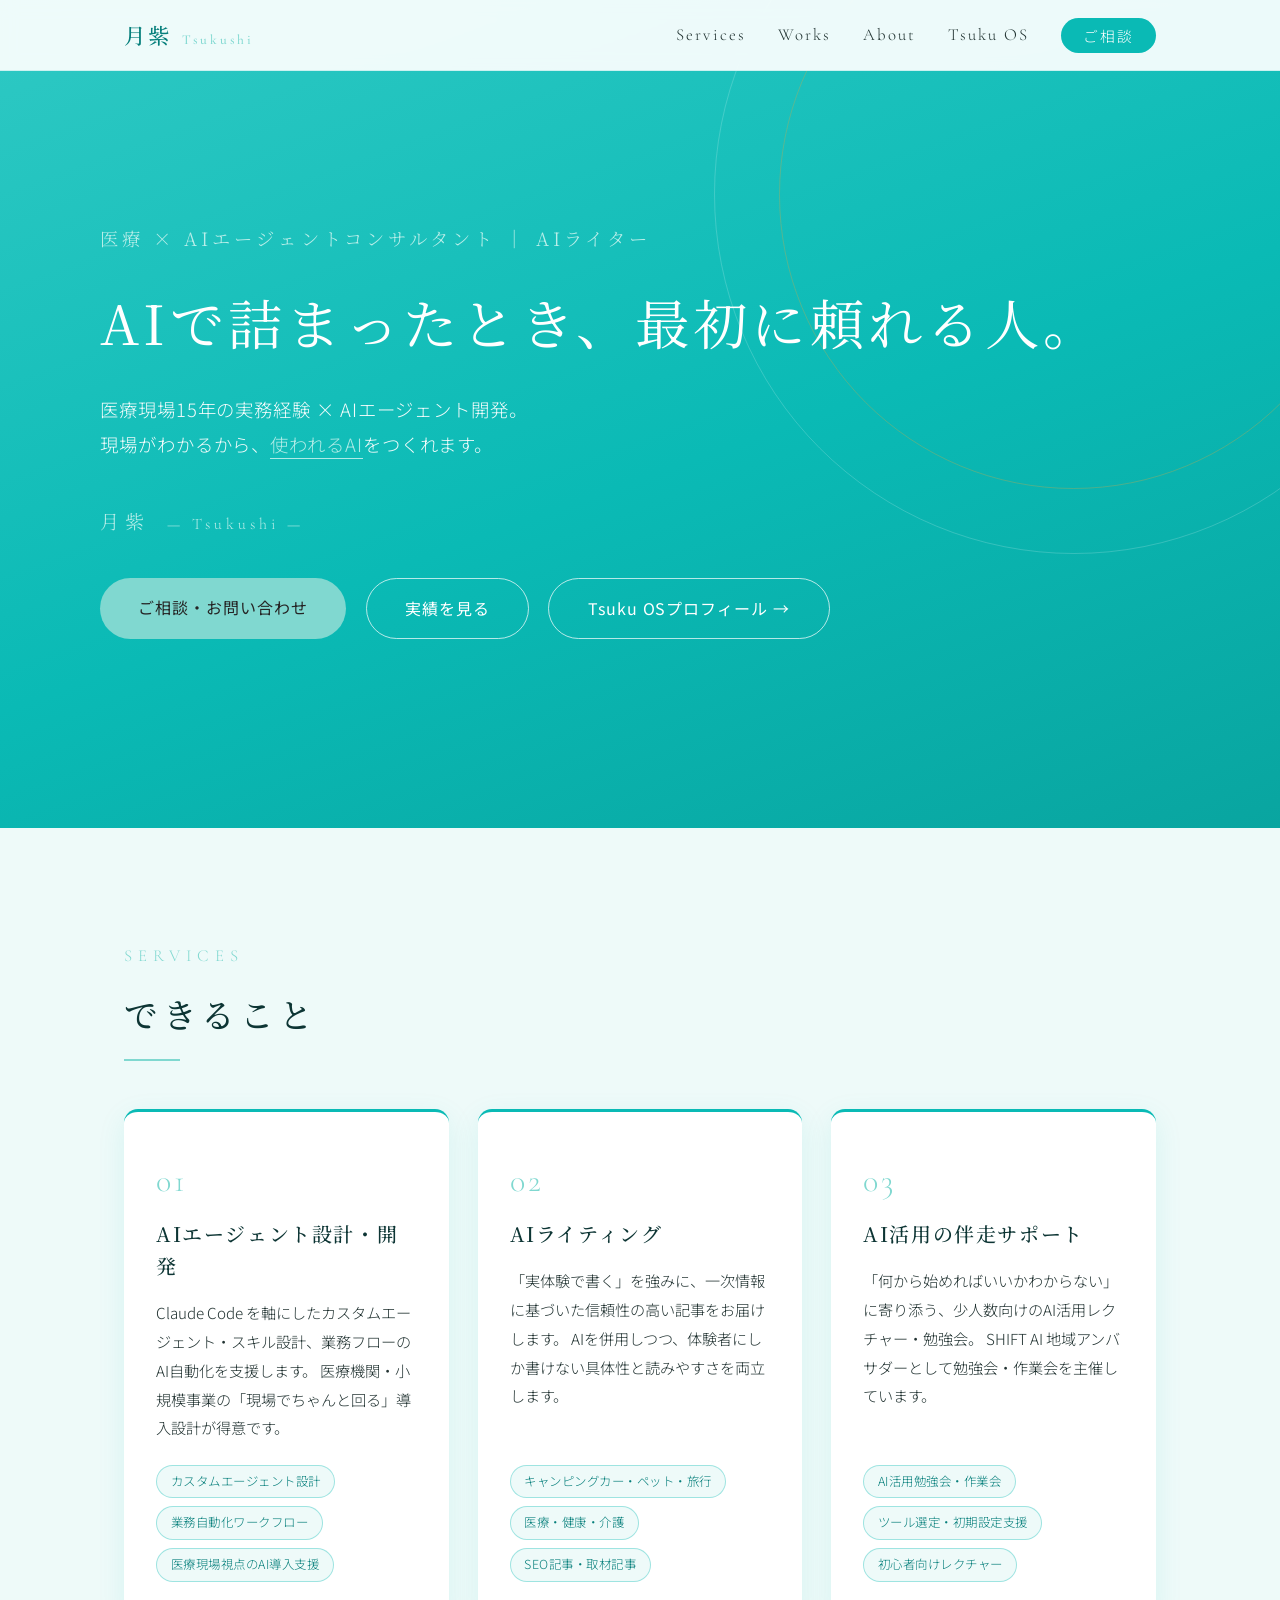
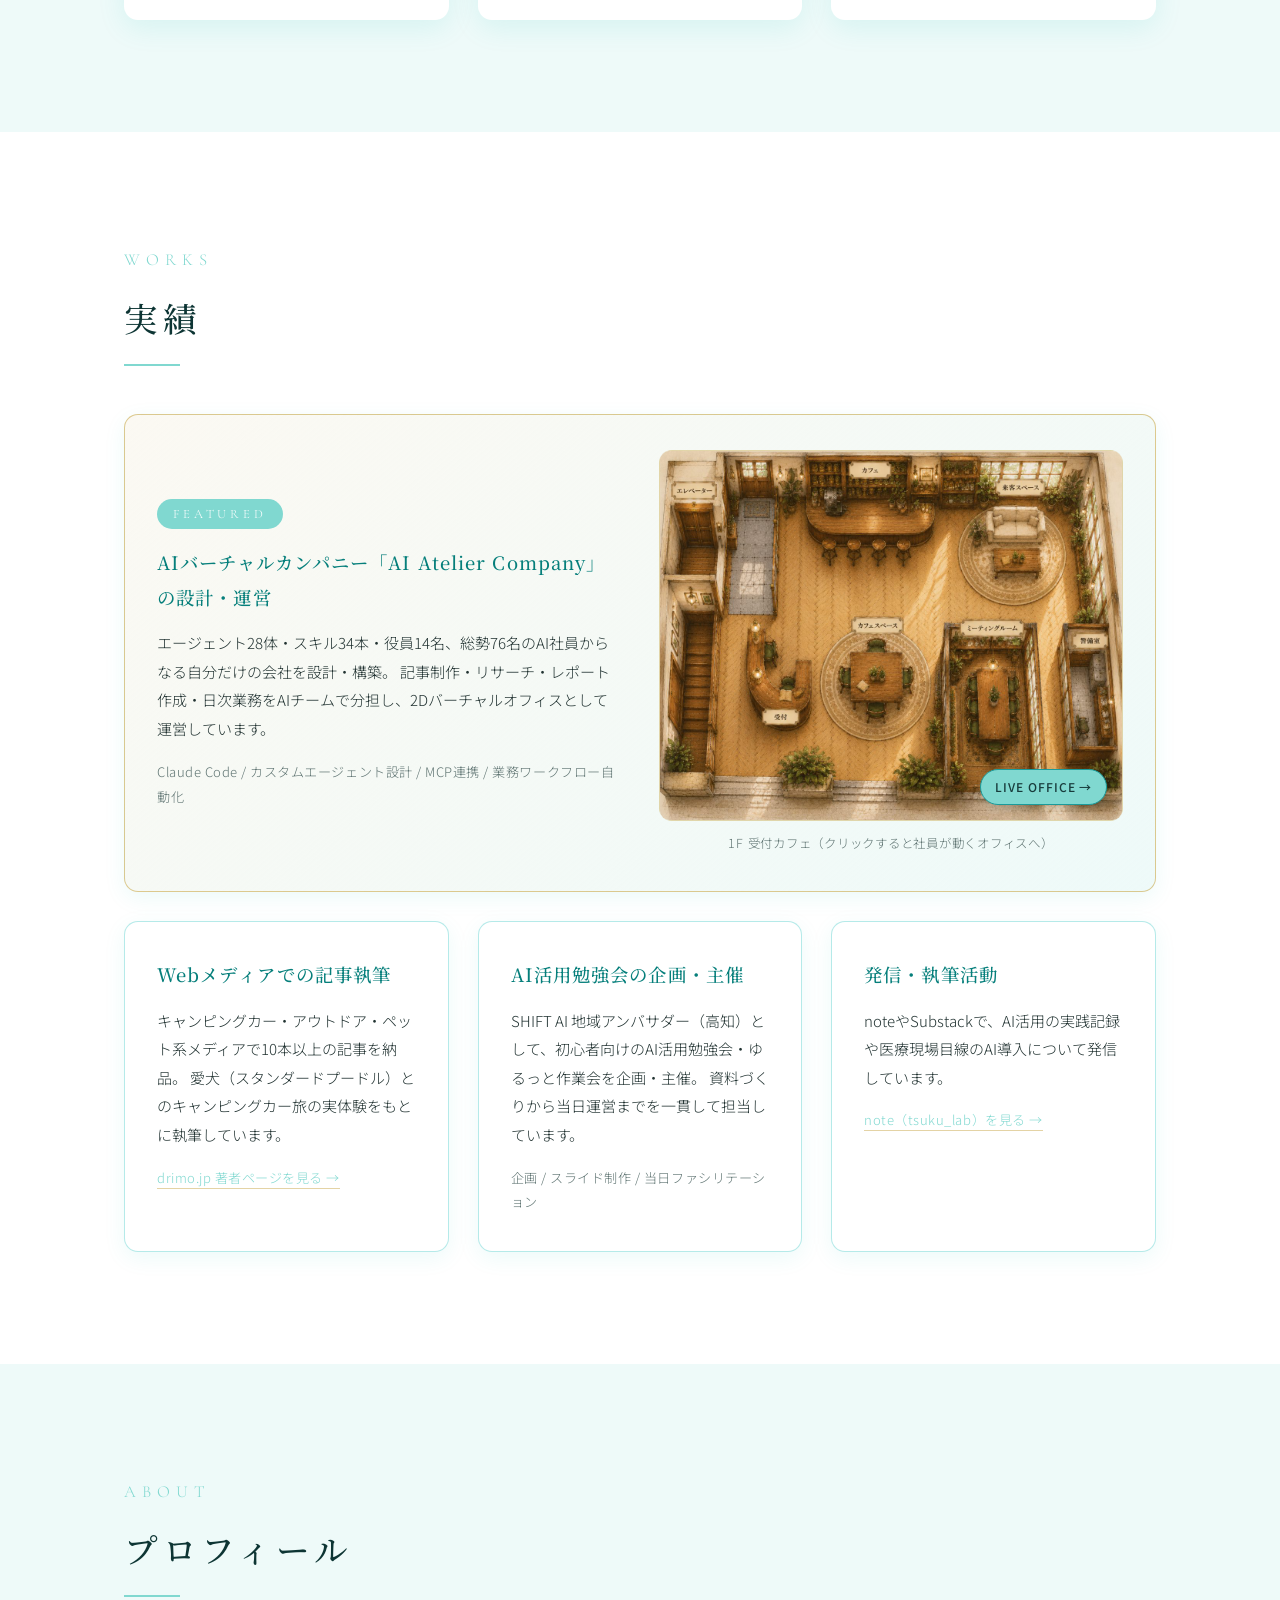
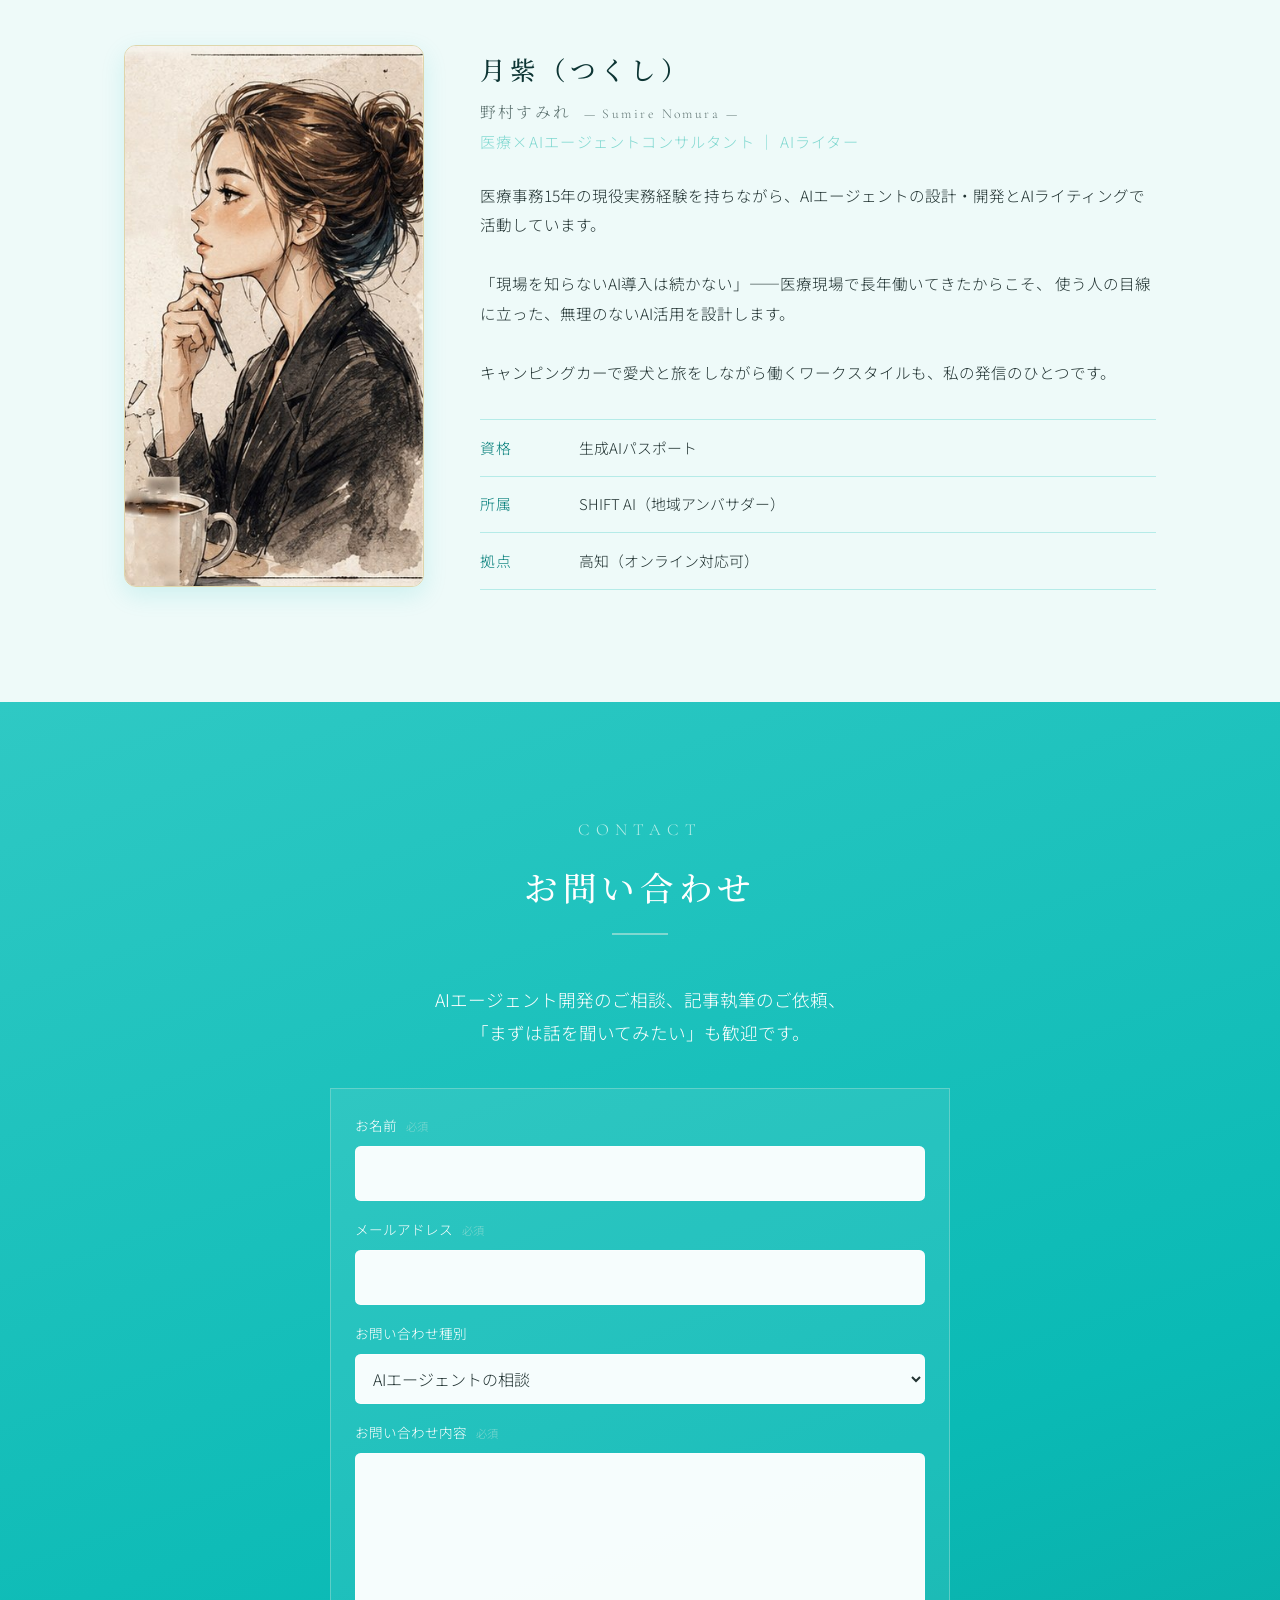
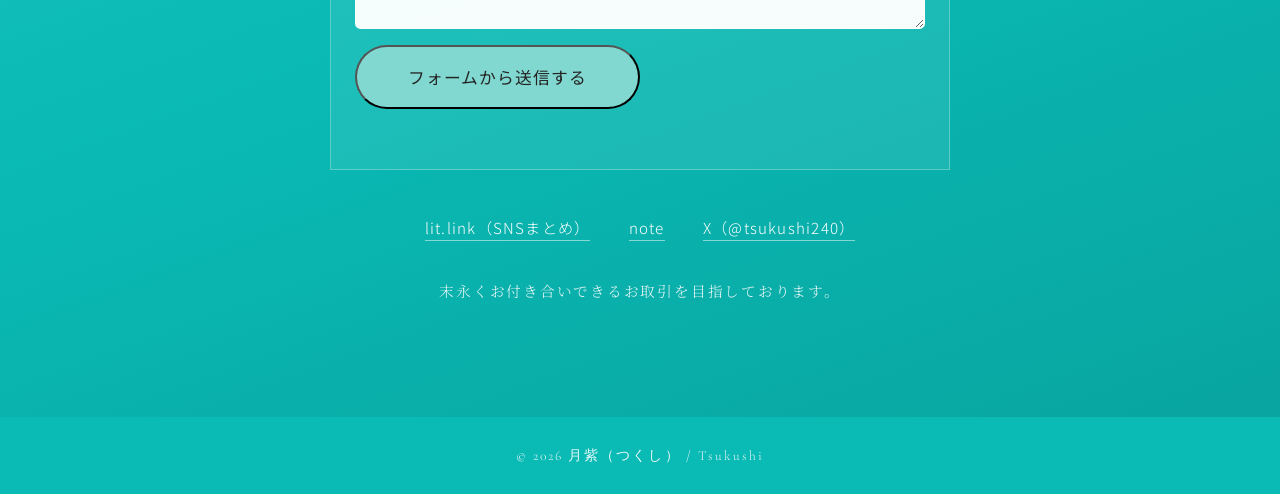
==== index.html @ 8b6cad5d "Add files via upload" ====
<!DOCTYPE html>
<html lang="ja">

<head>
  <meta charset="UTF-8">
  <meta name="viewport" content="width=device-width, initial-scale=1.0">
  <title>月紫（つくし）｜ 医療×AIエージェントコンサルタント・AIライター</title>
  <meta name="description"
    content="医療現場15年の実務経験×AIエージェント開発。現場がわかるから、使われるAIをつくれます。AIエージェント設計・AIライティングの月紫（つくし）ポートフォリオ。">
  <!-- OGP -->
  <meta property="og:title" content="月紫（つくし）｜ 医療×AIエージェントコンサルタント・AIライター">
  <meta property="og:description" content="AIで詰まったとき、最初に頼れる人。医療現場15年×AIエージェント開発×実体験ライティング。">
  <meta property="og:type" content="website">
  <meta property="og:url" content="https://tsukushi-portfolio-01.netlify.app/">
  <!-- Google Fonts -->
  <link rel="preconnect" href="https://fonts.googleapis.com">
  <link rel="preconnect" href="https://fonts.gstatic.com" crossorigin>
  <link
    href="https://fonts.googleapis.com/css2?family=Cormorant+Garamond:ital,wght@0,300;0,400;0,500;1,400&family=Noto+Serif+JP:wght@300;400;500&family=Noto+Sans+JP:wght@300;400;500&display=swap"
    rel="stylesheet">
  <link rel="stylesheet" href="styles.css">
</head>

<body>

  <!-- ========== NAVIGATION ========== -->
  <header class="nav" role="banner">
    <div class="nav__inner">
      <a href="#hero" class="nav__logo" aria-label="トップへ戻る">月紫<span class="nav__logo-en">Tsukushi</span></a>
      <nav aria-label="メインナビゲーション">
        <button class="nav__hamburger" aria-label="メニューを開く" aria-expanded="false" aria-controls="nav-menu">
          <span></span><span></span><span></span>
        </button>
        <ul class="nav__links" id="nav-menu" role="list">
          <li><a href="#services">Services</a></li>
          <li><a href="#works">Works</a></li>
          <li><a href="#about">About</a></li>
          <li><a href="tsuku-os.html">Tsuku OS</a></li>
          <li><a href="#contact" class="nav__cta">ご相談</a></li>
        </ul>
      </nav>
    </div>
  </header>

  <main>

    <!-- ========== 01 HERO ========== -->
    <section class="hero" id="hero" aria-labelledby="hero-heading">
      <div class="hero__inner">
        <p class="hero__role">医療 × AIエージェントコンサルタント ｜ AIライター</p>
        <h1 id="hero-heading" class="hero__catch">
          AIで詰まったとき、<br class="sp-only">最初に頼れる人。
        </h1>
        <p class="hero__sub">
          医療現場15年の実務経験 × AIエージェント開発。<br>
          現場がわかるから、<em>使われるAI</em>をつくれます。
        </p>
        <p class="hero__name">月紫 <span class="hero__name-en">— Tsukushi —</span></p>
        <div class="hero__actions">
          <a href="#contact" class="btn btn--gold">ご相談・お問い合わせ</a>
          <a href="#works" class="btn btn--ghost">実績を見る</a>
          <a href="tsuku-os.html" class="btn btn--ghost">Tsuku OSプロフィール →</a>
        </div>
      </div>
      <div class="hero__deco" aria-hidden="true"></div>
    </section>

    <!-- ========== 02 SERVICES（二枚看板） ========== -->
    <section class="services" id="services" aria-labelledby="services-heading">
      <div class="section__inner">
        <p class="section__label">Services</p>
        <h2 id="services-heading" class="section__title">できること</h2>
        <div class="services__grid">

          <article class="service-card">
            <p class="service-card__num" aria-hidden="true">01</p>
            <h3 class="service-card__title">AIエージェント<br class="sp-only">設計・開発</h3>
            <p class="service-card__desc">
              Claude Code を軸にしたカスタムエージェント・スキル設計、業務フローのAI自動化を支援します。
              医療機関・小規模事業の「現場でちゃんと回る」導入設計が得意です。
            </p>
            <ul class="service-card__tags" role="list">
              <li>カスタムエージェント設計</li>
              <li>業務自動化ワークフロー</li>
              <li>医療現場視点のAI導入支援</li>
            </ul>
          </article>

          <article class="service-card">
            <p class="service-card__num" aria-hidden="true">02</p>
            <h3 class="service-card__title">AIライティング</h3>
            <p class="service-card__desc">
              「実体験で書く」を強みに、一次情報に基づいた信頼性の高い記事をお届けします。
              AIを併用しつつ、体験者にしか書けない具体性と読みやすさを両立します。
            </p>
            <ul class="service-card__tags" role="list">
              <li>キャンピングカー・ペット・旅行</li>
              <li>医療・健康・介護</li>
              <li>SEO記事・取材記事</li>
            </ul>
          </article>

          <article class="service-card">
            <p class="service-card__num" aria-hidden="true">03</p>
            <h3 class="service-card__title">AI活用の<br class="sp-only">伴走サポート</h3>
            <p class="service-card__desc">
              「何から始めればいいかわからない」に寄り添う、少人数向けのAI活用レクチャー・勉強会。
              SHIFT AI 地域アンバサダーとして勉強会・作業会を主催しています。
            </p>
            <ul class="service-card__tags" role="list">
              <li>AI活用勉強会・作業会</li>
              <li>ツール選定・初期設定支援</li>
              <li>初心者向けレクチャー</li>
            </ul>
          </article>

        </div>
      </div>
    </section>

    <!-- ========== 03 WORKS ========== -->
    <section class="works" id="works" aria-labelledby="works-heading">
      <div class="section__inner">
        <p class="section__label">Works</p>
        <h2 id="works-heading" class="section__title">実績</h2>
        <div class="works__grid">

          <article class="work-card work-card--featured">
            <div class="work-card__featured-grid">
              <div class="work-card__featured-text">
                <p class="work-card__badge">Featured</p>
                <h3 class="work-card__title">AIバーチャルカンパニー「AI Atelier Company」の設計・運営</h3>
                <p class="work-card__desc">
                  エージェント28体・スキル34本・役員14名、総勢76名のAI社員からなる自分だけの会社を設計・構築。
                  記事制作・リサーチ・レポート作成・日次業務をAIチームで分担し、2Dバーチャルオフィスとして運営しています。
                </p>
                <p class="work-card__note">Claude Code / カスタムエージェント設計 / MCP連携 / 業務ワークフロー自動化</p>
              </div>
              <figure class="work-card__figure work-card__figure--interactive">
                <a href="virtual-office/index.html" class="virtual-office-launch" target="_blank" rel="noopener" aria-label="AI Atelier Companyの動くバーチャルオフィスを開く">
                  <img src="assets/images/virtual-office-1f.jpg" alt="AI Atelier Company 1階・受付カフェの水彩イラスト。カフェカウンター、来客スペース、ミーティングルームが描かれたバーチャルオフィスのフロア図" loading="lazy" width="1200" height="960">
                  <span class="virtual-office-badge">LIVE OFFICE →</span>
                </a>
                <figcaption>1F 受付カフェ（クリックすると社員が動くオフィスへ）</figcaption>
              </figure>
            </div>
          </article>

          <article class="work-card">
            <h3 class="work-card__title">Webメディアでの記事執筆</h3>
            <p class="work-card__desc">
              キャンピングカー・アウトドア・ペット系メディアで10本以上の記事を納品。
              愛犬（スタンダードプードル）とのキャンピングカー旅の実体験をもとに執筆しています。
            </p>
            <p class="work-card__note">
              <a href="https://news.drimo.jp/author/tsukushi" target="_blank" rel="noopener noreferrer">drimo.jp
                著者ページを見る →</a>
            </p>
          </article>

          <article class="work-card">
            <h3 class="work-card__title">AI活用勉強会の企画・主催</h3>
            <p class="work-card__desc">
              SHIFT AI 地域アンバサダー（高知）として、初心者向けのAI活用勉強会・ゆるっと作業会を企画・主催。
              資料づくりから当日運営までを一貫して担当しています。
            </p>
            <p class="work-card__note">企画 / スライド制作 / 当日ファシリテーション</p>
          </article>

          <article class="work-card">
            <h3 class="work-card__title">発信・執筆活動</h3>
            <p class="work-card__desc">
              noteやSubstackで、AI活用の実践記録や医療現場目線のAI導入について発信しています。
            </p>
            <p class="work-card__note">
              <a href="https://note.com/tsuku_lab" target="_blank" rel="noopener noreferrer">note（tsuku_lab）を見る
                →</a>
            </p>
          </article>

        </div>
      </div>
    </section>

    <!-- ========== 04 ABOUT ========== -->
    <section class="about" id="about" aria-labelledby="about-heading">
      <div class="section__inner">
        <p class="section__label">About</p>
        <h2 id="about-heading" class="section__title">プロフィール</h2>
        <div class="about__grid">
          <div class="about__visual">
            <img class="about__portrait" src="assets/images/portrait.jpg"
              alt="月紫（つくし）のポートレートイラスト。ペンを手に思索する横顔とコーヒーカップの水彩ペン画" width="360" height="652">
          </div>
          <div class="about__text">
            <p class="about__name">月紫（つくし）</p>
            <p class="about__realname">野村すみれ <span class="about__realname-en">— Sumire Nomura —</span></p>
            <p class="about__title">医療×AIエージェントコンサルタント ｜ AIライター</p>
            <p class="about__bio">
              医療事務15年の現役実務経験を持ちながら、AIエージェントの設計・開発とAIライティングで活動しています。<br><br>
              「現場を知らないAI導入は続かない」——医療現場で長年働いてきたからこそ、
              使う人の目線に立った、無理のないAI活用を設計します。<br><br>
              キャンピングカーで愛犬と旅をしながら働くワークスタイルも、私の発信のひとつです。
            </p>
            <dl class="about__meta">
              <div class="about__meta-row">
                <dt>資格</dt>
                <dd>生成AIパスポート</dd>
              </div>
              <div class="about__meta-row">
                <dt>所属</dt>
                <dd>SHIFT AI（地域アンバサダー）</dd>
              </div>
              <div class="about__meta-row">
                <dt>拠点</dt>
                <dd>高知（オンライン対応可）</dd>
              </div>
            </dl>
          </div>
        </div>
      </div>
    </section>

    <!-- ========== 05 CONTACT ========== -->
    <section class="contact" id="contact" aria-labelledby="contact-heading">
      <div class="section__inner">
        <p class="section__label section__label--light">Contact</p>
        <h2 id="contact-heading" class="section__title section__title--light">お問い合わせ</h2>
        <p class="contact__lead">
          AIエージェント開発のご相談、記事執筆のご依頼、<br class="pc-only">
          「まずは話を聞いてみたい」も歓迎です。
        </p>
        <form class="contact-form" name="contact" method="POST" data-netlify="true" netlify-honeypot="bot-field">
          <input type="hidden" name="form-name" value="contact">
          <p class="contact-form__hidden"><label>入力しないでください：<input name="bot-field"></label></p>
          <div class="contact-form__row">
            <label for="contact-name">お名前 <span>必須</span></label>
            <input id="contact-name" name="name" type="text" autocomplete="name" required>
          </div>
          <div class="contact-form__row">
            <label for="contact-email">メールアドレス <span>必須</span></label>
            <input id="contact-email" name="email" type="email" autocomplete="email" required>
          </div>
          <div class="contact-form__row">
            <label for="contact-type">お問い合わせ種別</label>
            <select id="contact-type" name="type">
              <option>AIエージェントの相談</option>
              <option>AIライティングの依頼</option>
              <option>AI活用サポート・勉強会</option>
              <option>その他</option>
            </select>
          </div>
          <div class="contact-form__row">
            <label for="contact-message">お問い合わせ内容 <span>必須</span></label>
            <textarea id="contact-message" name="message" rows="5" required></textarea>
          </div>
          <button type="submit" class="btn btn--gold btn--large">フォームから送信する</button>
          <p class="contact-form__status" id="contact-form-status" role="status" aria-live="polite"></p>
        </form>
        <ul class="contact__links" role="list">
          <li><a href="https://lit.link/_tsukushi" target="_blank" rel="noopener noreferrer">lit.link（SNSまとめ）</a>
          </li>
          <li><a href="https://note.com/tsuku_lab" target="_blank" rel="noopener noreferrer">note</a></li>
          <li><a href="https://x.com/tsukushi240" target="_blank" rel="noopener noreferrer">X（@tsukushi240）</a></li>
        </ul>
        <p class="contact__closing">末永くお付き合いできるお取引を目指しております。</p>
      </div>
    </section>

  </main>

  <!-- ========== FOOTER ========== -->
  <footer class="footer" role="contentinfo">
    <p>&copy; 2026 月紫（つくし） / Tsukushi</p>
  </footer>

  <script src="script.js"></script>
</body>

</html>
---- styles.css ----
/* ============================================
   月紫（つくし）ビジネスポートフォリオ
   名刺と同一の世界観:
   ティファニーブルー #0ABAB5 × 白 #FFFFFF × ゴールド #C9A84C
   ============================================ */

:root {
  --teal: #0ABAB5;
  --teal-deep: #067f7b;
  --teal-ink: #0d3534;
  --teal-mist: #eefaf9;
  --gold: #80D8D0;
  --gold-soft: #B9EEE9;
  --white: #ffffff;
  --ink: #223332;
  --gray: #5f7472;

  --font-en: "Cormorant Garamond", serif;
  --font-serif: "Noto Serif JP", serif;
  --font-sans: "Noto Sans JP", sans-serif;

  --section-pad: clamp(4rem, 10vw, 7rem);
  --inner-w: 1080px;
}

* {
  margin: 0;
  padding: 0;
  box-sizing: border-box;
}

html {
  scroll-behavior: smooth;
  scroll-padding-top: 5rem;
}

body {
  font-family: var(--font-sans);
  font-weight: 300;
  color: var(--ink);
  background: var(--white);
  line-height: 1.9;
  -webkit-font-smoothing: antialiased;
}

img {
  max-width: 100%;
  display: block;
}

a {
  color: var(--teal-deep);
}

.sp-only {
  display: none;
}

@media (max-width: 640px) {
  .sp-only {
    display: inline;
  }

  .pc-only {
    display: none;
  }
}

/* ========== ボタン ========== */
.btn {
  display: inline-block;
  padding: 0.9rem 2.4rem;
  border-radius: 999px;
  font-family: var(--font-sans);
  font-weight: 400;
  font-size: 1rem;
  text-decoration: none;
  letter-spacing: 0.06em;
  transition: opacity 0.25s ease, transform 0.25s ease;
}

.btn:hover {
  opacity: 0.85;
  transform: translateY(-2px);
}

.btn--gold {
  background: var(--gold);
  color: #252525;
}

.contact-form {
  max-width: 620px;
  margin: 2rem auto 0;
  padding: 1.5rem;
  border: 1px solid rgba(128, 216, 208, 0.65);
  background: rgba(255, 255, 255, 0.08);
  text-align: left;
}

.contact-form__row {
  display: grid;
  gap: 0.45rem;
  margin-bottom: 1rem;
}

.contact-form__row label {
  color: var(--white);
  font-size: 0.85rem;
}

.contact-form__row label span {
  color: var(--gold);
  font-size: 0.7rem;
  margin-left: 0.35rem;
}

.contact-form__row input,
.contact-form__row select,
.contact-form__row textarea {
  width: 100%;
  border: 1px solid rgba(255, 255, 255, 0.55);
  border-radius: 0.35rem;
  padding: 0.7rem 0.8rem;
  background: rgba(255, 255, 255, 0.96);
  color: var(--ink);
  font: inherit;
}

.contact-form__row textarea {
  resize: vertical;
}

.contact-form__row input:focus,
.contact-form__row select:focus,
.contact-form__row textarea:focus {
  outline: 2px solid var(--gold);
  outline-offset: 2px;
}

.contact-form__hidden {
  position: absolute;
  left: -9999px;
}

.contact-form__status {
  min-height: 1.5em;
  margin: 1rem 0 0;
  color: var(--gold);
  font-size: 0.85rem;
}

.work-card__figure--interactive .virtual-office-launch {
  position: relative;
  display: block;
  overflow: hidden;
  border-radius: 0.8rem;
}

.work-card__figure--interactive img {
  display: block;
  transition: transform 0.5s ease, filter 0.5s ease;
}

.work-card__figure--interactive .virtual-office-launch:hover img,
.work-card__figure--interactive .virtual-office-launch:focus-visible img {
  transform: scale(1.035);
  filter: saturate(1.08) brightness(1.03);
}

.virtual-office-badge {
  position: absolute;
  right: 1rem;
  bottom: 1rem;
  padding: 0.55rem 0.85rem;
  border: 1px solid #1b9b9b;
  border-radius: 999px;
  background: #80d8d0;
  color: #173b3b;
  font: 500 0.75rem var(--font-sans);
  letter-spacing: 0.08em;
  box-shadow: 0 3px 10px rgba(23, 59, 59, 0.18);
}

.btn--ghost {
  border: 1px solid rgba(255, 255, 255, 0.7);
  color: var(--white);
}

.btn--large {
  padding: 1.1rem 3.2rem;
  font-size: 1.05rem;
}

/* ========== ナビゲーション ========== */
.nav {
  position: fixed;
  top: 0;
  left: 0;
  right: 0;
  z-index: 100;
  background: rgba(255, 255, 255, 0.92);
  backdrop-filter: blur(8px);
  border-bottom: 1px solid rgba(10, 186, 181, 0.15);
}

.nav__inner {
  max-width: var(--inner-w);
  margin: 0 auto;
  padding: 0.9rem 1.5rem;
  display: flex;
  align-items: center;
  justify-content: space-between;
}

.nav__logo {
  font-family: var(--font-serif);
  font-size: 1.35rem;
  font-weight: 500;
  color: var(--teal-deep);
  text-decoration: none;
  letter-spacing: 0.1em;
}

.nav__logo-en {
  font-family: var(--font-en);
  font-size: 0.85rem;
  color: var(--gold);
  margin-left: 0.6rem;
  letter-spacing: 0.2em;
}

.nav__links {
  display: flex;
  gap: 2rem;
  list-style: none;
  align-items: center;
}

.nav__links a {
  font-family: var(--font-en);
  font-size: 1.05rem;
  color: var(--ink);
  text-decoration: none;
  letter-spacing: 0.12em;
  transition: color 0.2s;
}

.nav__links a:hover {
  color: var(--teal);
}

.nav__cta {
  background: var(--teal);
  color: var(--white) !important;
  padding: 0.45rem 1.4rem;
  border-radius: 999px;
  font-family: var(--font-sans) !important;
  font-size: 0.92rem !important;
}

.nav__cta:hover {
  opacity: 0.85;
}

.nav__hamburger {
  display: none;
  flex-direction: column;
  gap: 5px;
  background: none;
  border: none;
  cursor: pointer;
  padding: 6px;
}

.nav__hamburger span {
  width: 24px;
  height: 2px;
  background: var(--teal-deep);
  transition: transform 0.3s, opacity 0.3s;
}

@media (max-width: 720px) {
  .nav__hamburger {
    display: flex;
  }

  .nav__links {
    position: absolute;
    top: 100%;
    left: 0;
    right: 0;
    flex-direction: column;
    gap: 0;
    background: rgba(255, 255, 255, 0.98);
    border-bottom: 1px solid rgba(10, 186, 181, 0.15);
    max-height: 0;
    overflow: hidden;
    transition: max-height 0.35s ease;
  }

  .nav__links.is-open {
    max-height: 320px;
  }

  .nav__links li {
    width: 100%;
    text-align: center;
  }

  .nav__links a {
    display: block;
    padding: 1rem;
  }

  .nav__cta {
    border-radius: 0;
    margin: 0;
  }
}

/* ========== HERO ========== */
.hero {
  position: relative;
  min-height: 92vh;
  display: flex;
  align-items: center;
  background: linear-gradient(160deg, #2fc9c4 0%, var(--teal) 55%, #09a5a0 100%);
  color: var(--white);
  overflow: hidden;
  padding: 7rem 1.5rem 5rem;
}

.hero__inner {
  max-width: var(--inner-w);
  margin: 0 auto;
  width: 100%;
  position: relative;
  z-index: 2;
}

.hero__role {
  font-family: var(--font-serif);
  font-size: clamp(0.95rem, 2.2vw, 1.15rem);
  letter-spacing: 0.22em;
  color: var(--gold-soft);
  margin-bottom: 1.6rem;
}

.hero__catch {
  font-family: var(--font-serif);
  font-weight: 400;
  font-size: clamp(1.9rem, 5.4vw, 3.4rem);
  line-height: 1.5;
  letter-spacing: 0.08em;
  margin-bottom: 1.8rem;
}

.hero__sub {
  font-size: clamp(0.98rem, 2.4vw, 1.15rem);
  letter-spacing: 0.05em;
  margin-bottom: 2.6rem;
  opacity: 0.95;
}

.hero__sub em {
  font-style: normal;
  color: var(--gold-soft);
  border-bottom: 1px solid var(--gold-soft);
  padding-bottom: 1px;
}

.hero__name {
  font-family: var(--font-serif);
  font-size: 1.2rem;
  letter-spacing: 0.3em;
  color: var(--gold-soft);
  margin-bottom: 2.4rem;
}

.hero__name-en {
  font-family: var(--font-en);
  font-size: 1rem;
  letter-spacing: 0.25em;
  margin-left: 0.4rem;
}

.hero__actions {
  display: flex;
  gap: 1.2rem;
  flex-wrap: wrap;
}

.hero__deco {
  position: absolute;
  right: -12%;
  top: -20%;
  width: 60vw;
  height: 60vw;
  max-width: 720px;
  max-height: 720px;
  border-radius: 50%;
  border: 1px solid rgba(255, 255, 255, 0.18);
  z-index: 1;
}

.hero__deco::after {
  content: "";
  position: absolute;
  inset: 9%;
  border-radius: 50%;
  border: 1px solid rgba(201, 168, 76, 0.35);
}

/* ========== セクション共通 ========== */
.section__inner {
  max-width: var(--inner-w);
  margin: 0 auto;
  padding: var(--section-pad) 1.5rem;
}

.section__label {
  font-family: var(--font-en);
  font-size: 1.05rem;
  letter-spacing: 0.35em;
  text-transform: uppercase;
  color: var(--gold);
  margin-bottom: 0.6rem;
}

.section__label--light {
  color: var(--gold-soft);
}

.section__title {
  font-family: var(--font-serif);
  font-weight: 500;
  font-size: clamp(1.5rem, 3.6vw, 2.1rem);
  letter-spacing: 0.14em;
  color: var(--teal-ink);
  margin-bottom: 3rem;
  position: relative;
  padding-bottom: 1rem;
}

.section__title::after {
  content: "";
  position: absolute;
  left: 0;
  bottom: 0;
  width: 56px;
  height: 2px;
  background: var(--gold);
}

.section__title--light {
  color: var(--white);
}

/* ========== SERVICES ========== */
.services {
  background: var(--teal-mist);
}

.services__grid {
  display: grid;
  grid-template-columns: repeat(auto-fit, minmax(280px, 1fr));
  gap: 1.8rem;
}

.service-card {
  background: var(--white);
  border-radius: 14px;
  padding: 2.4rem 2rem;
  box-shadow: 0 8px 28px rgba(10, 186, 181, 0.10);
  border-top: 3px solid var(--teal);
  display: flex;
  flex-direction: column;
}

.service-card__num {
  font-family: var(--font-en);
  font-size: 2rem;
  color: var(--gold);
  letter-spacing: 0.1em;
  margin-bottom: 0.4rem;
}

.service-card__title {
  font-family: var(--font-serif);
  font-weight: 500;
  font-size: 1.25rem;
  letter-spacing: 0.08em;
  color: var(--teal-ink);
  margin-bottom: 1rem;
  line-height: 1.6;
}

.service-card__desc {
  font-size: 0.95rem;
  margin-bottom: 1.4rem;
  flex-grow: 1;
}

.service-card__tags {
  list-style: none;
  display: flex;
  flex-wrap: wrap;
  gap: 0.5rem;
}

.service-card__tags li {
  font-size: 0.78rem;
  letter-spacing: 0.04em;
  color: var(--teal-deep);
  background: var(--teal-mist);
  border: 1px solid rgba(10, 186, 181, 0.35);
  border-radius: 999px;
  padding: 0.25rem 0.85rem;
}

/* ========== WORKS ========== */
.works {
  background: var(--white);
  color: var(--ink);
}

.works__grid {
  display: grid;
  grid-template-columns: repeat(auto-fit, minmax(300px, 1fr));
  gap: 1.8rem;
}

.work-card {
  background: var(--white);
  border: 1px solid rgba(10, 186, 181, 0.30);
  border-radius: 14px;
  padding: 2.2rem 2rem;
  box-shadow: 0 6px 22px rgba(10, 186, 181, 0.08);
  transition: border-color 0.25s ease, box-shadow 0.25s ease;
}

.work-card:hover {
  border-color: var(--gold);
  box-shadow: 0 10px 28px rgba(10, 186, 181, 0.16);
}

.work-card--featured {
  grid-column: 1 / -1;
  border-color: rgba(201, 168, 76, 0.6);
  background: linear-gradient(140deg, rgba(201, 168, 76, 0.07) 0%, var(--teal-mist) 100%);
}

.work-card__featured-grid {
  display: grid;
  grid-template-columns: 1fr 1fr;
  gap: 2.4rem;
  align-items: center;
}

@media (max-width: 760px) {
  .work-card__featured-grid {
    grid-template-columns: 1fr;
    gap: 1.6rem;
  }
}

.work-card__figure {
  margin: 0;
}

.work-card__figure img {
  width: 100%;
  height: auto;
  border-radius: 10px;
  border: 1px solid rgba(201, 168, 76, 0.45);
  box-shadow: 0 8px 24px rgba(10, 186, 181, 0.14);
}

.work-card__figure figcaption {
  font-size: 0.78rem;
  letter-spacing: 0.06em;
  color: var(--gray);
  text-align: center;
  margin-top: 0.7rem;
}

.work-card__badge {
  display: inline-block;
  font-family: var(--font-en);
  font-size: 0.8rem;
  letter-spacing: 0.3em;
  text-transform: uppercase;
  color: var(--white);
  background: var(--gold);
  border-radius: 999px;
  padding: 0.2rem 1rem 0.15rem;
  margin-bottom: 1rem;
}

.work-card__title {
  font-family: var(--font-serif);
  font-weight: 500;
  font-size: 1.15rem;
  letter-spacing: 0.06em;
  color: var(--teal-deep);
  margin-bottom: 0.9rem;
}

.work-card__desc {
  font-size: 0.94rem;
  margin-bottom: 1rem;
}

.work-card__note {
  font-size: 0.82rem;
  letter-spacing: 0.04em;
  color: var(--gray);
}

.work-card__note a {
  color: var(--gold);
  text-decoration: none;
  border-bottom: 1px solid rgba(201, 168, 76, 0.5);
  padding-bottom: 1px;
}

.work-card__note a:hover {
  border-bottom-color: var(--gold);
}

/* ========== ABOUT ========== */
.about {
  background: var(--teal-mist);
}

.about__grid {
  display: grid;
  grid-template-columns: 300px 1fr;
  gap: 3.5rem;
  align-items: start;
}

@media (max-width: 760px) {
  .about__grid {
    grid-template-columns: 1fr;
    gap: 2rem;
  }
}

.about__portrait {
  width: 100%;
  max-width: 300px;
  height: auto;
  border-radius: 12px;
  border: 1px solid rgba(201, 168, 76, 0.45);
  box-shadow: 0 8px 24px rgba(10, 186, 181, 0.14);
}

.about__name {
  font-family: var(--font-serif);
  font-size: 1.6rem;
  font-weight: 500;
  letter-spacing: 0.16em;
  color: var(--teal-ink);
}

.about__realname {
  font-family: var(--font-serif);
  font-size: 0.98rem;
  letter-spacing: 0.14em;
  color: var(--gray);
  margin-top: 0.2rem;
}

.about__realname-en {
  font-family: var(--font-en);
  font-size: 0.85rem;
  letter-spacing: 0.18em;
  margin-left: 0.4rem;
}

.about__title {
  font-size: 0.95rem;
  letter-spacing: 0.08em;
  color: var(--gold);
  margin-bottom: 1.6rem;
}

.about__bio {
  font-size: 0.97rem;
  margin-bottom: 2rem;
}

.about__meta {
  border-top: 1px solid rgba(10, 186, 181, 0.25);
}

.about__meta-row {
  display: flex;
  gap: 2rem;
  padding: 0.85rem 0;
  border-bottom: 1px solid rgba(10, 186, 181, 0.25);
  font-size: 0.93rem;
}

.about__meta-row dt {
  width: 4.5em;
  color: var(--teal-deep);
  letter-spacing: 0.1em;
  flex-shrink: 0;
}

/* ========== CONTACT ========== */
.contact {
  background: linear-gradient(160deg, #2fc9c4 0%, var(--teal) 60%, #09a5a0 100%);
  color: var(--white);
  text-align: center;
}

.contact .section__title {
  padding-bottom: 1rem;
}

.contact .section__title::after {
  left: 50%;
  transform: translateX(-50%);
}

.contact__lead {
  font-size: clamp(0.98rem, 2.4vw, 1.1rem);
  margin-bottom: 2.4rem;
}

.contact__links {
  list-style: none;
  display: flex;
  justify-content: center;
  flex-wrap: wrap;
  gap: 1.2rem 2.4rem;
  margin: 2.6rem 0 2.2rem;
}

.contact__links a {
  color: var(--white);
  font-size: 0.95rem;
  letter-spacing: 0.08em;
  text-decoration: none;
  border-bottom: 1px solid rgba(255, 255, 255, 0.5);
  padding-bottom: 2px;
  transition: color 0.2s, border-color 0.2s;
}

.contact__links a:hover {
  color: var(--gold-soft);
  border-color: var(--gold-soft);
}

.contact__closing {
  font-family: var(--font-serif);
  font-size: 0.92rem;
  letter-spacing: 0.12em;
  opacity: 0.9;
}

/* ========== FOOTER ========== */
.footer {
  background: var(--teal);
  color: rgba(255, 255, 255, 0.9);
  text-align: center;
  padding: 1.6rem;
  font-family: var(--font-en);
  font-size: 0.85rem;
  letter-spacing: 0.15em;
}

/* ========== スクロールフェードイン ========== */
.fade-in {
  opacity: 0;
  transform: translateY(24px);
  transition: opacity 0.7s ease, transform 0.7s ease;
}

.fade-in.is-visible {
  opacity: 1;
  transform: translateY(0);
}

@media (prefers-reduced-motion: reduce) {

  html {
    scroll-behavior: auto;
  }

  .fade-in {
    opacity: 1;
    transform: none;
    transition: none;
  }
}
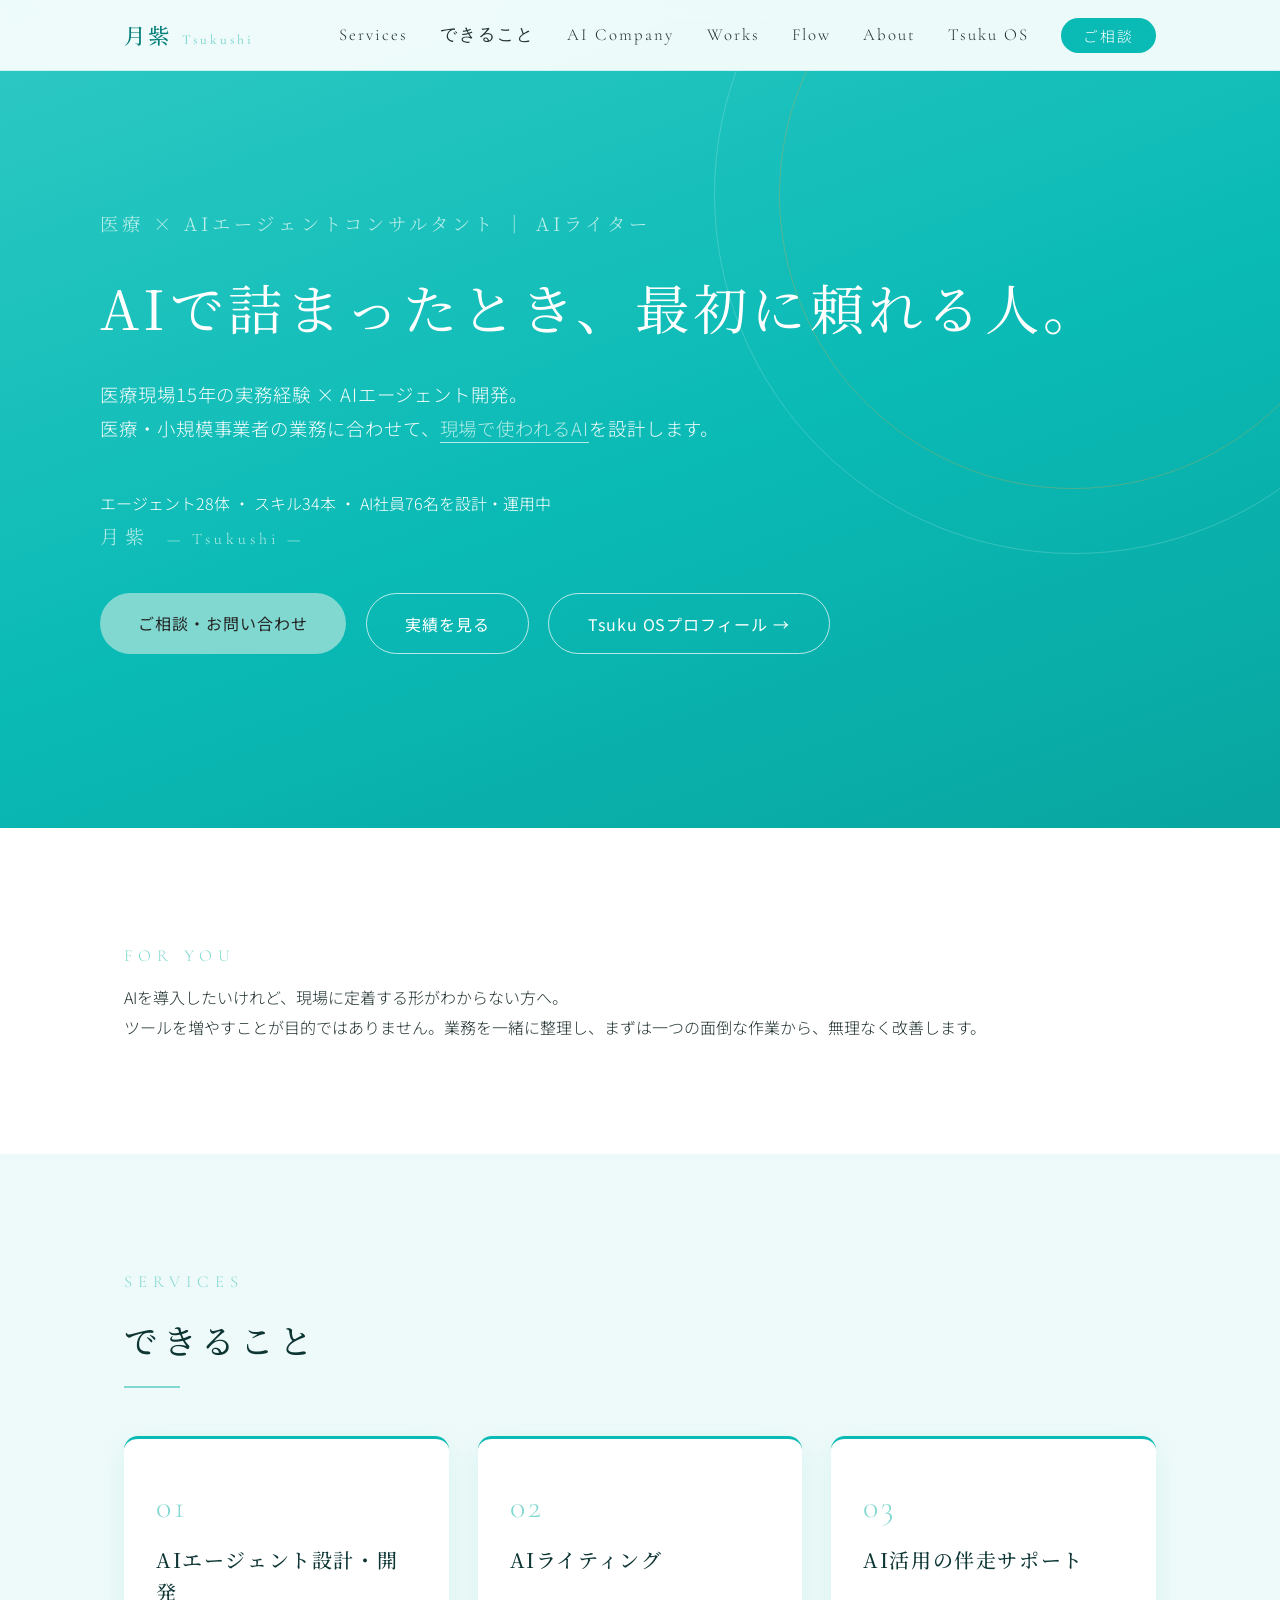
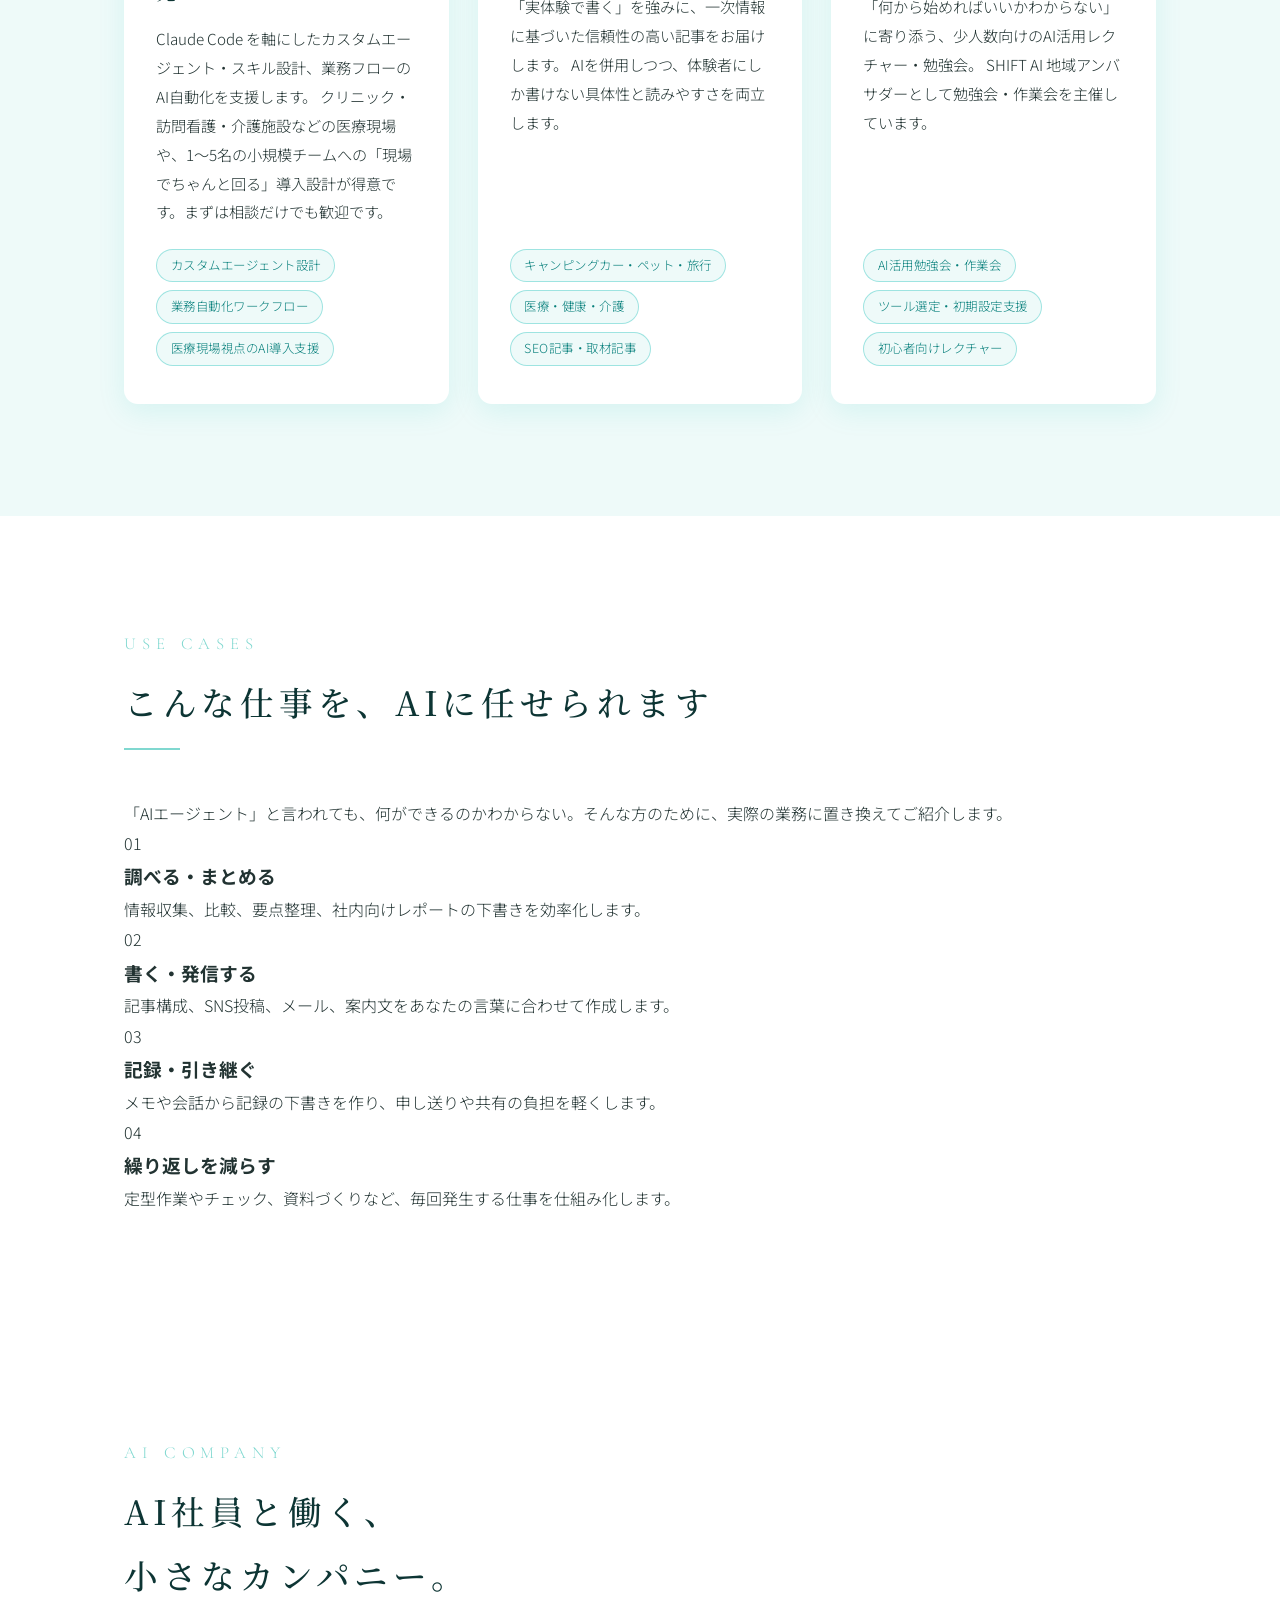
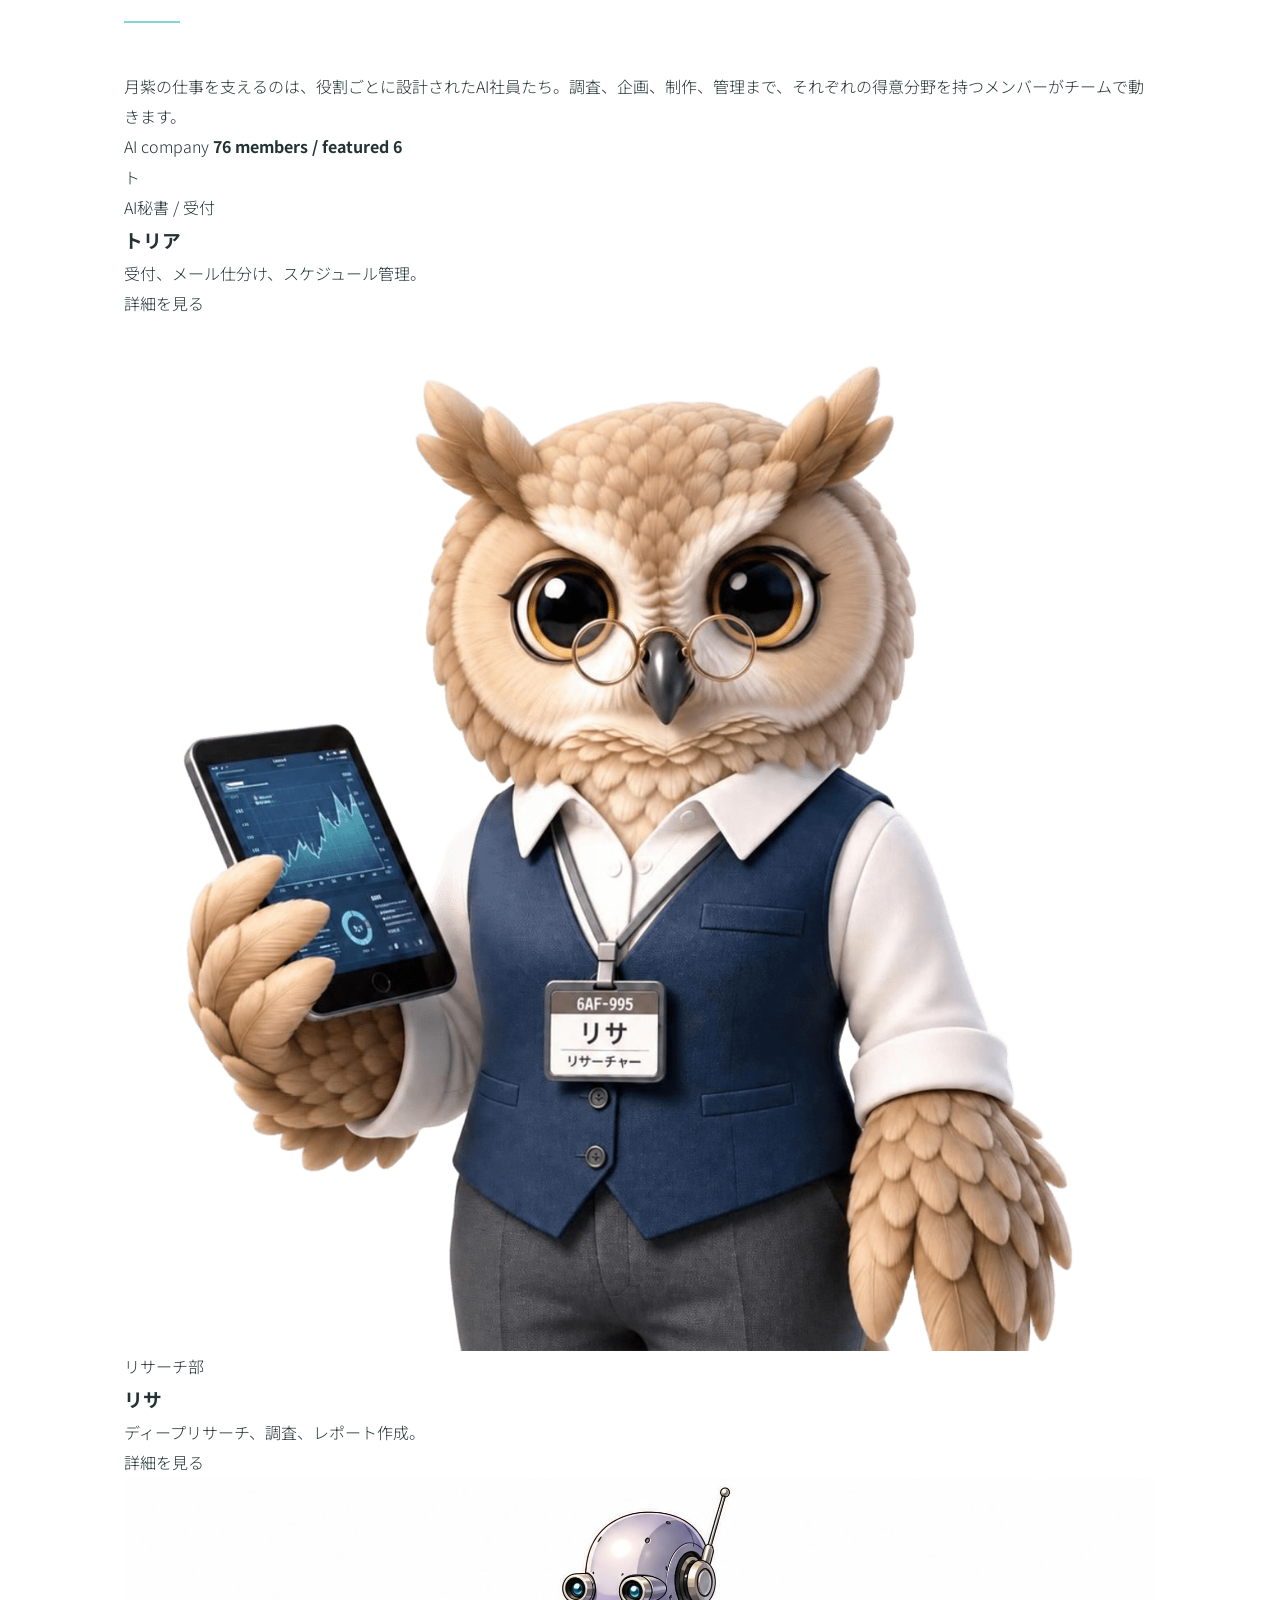
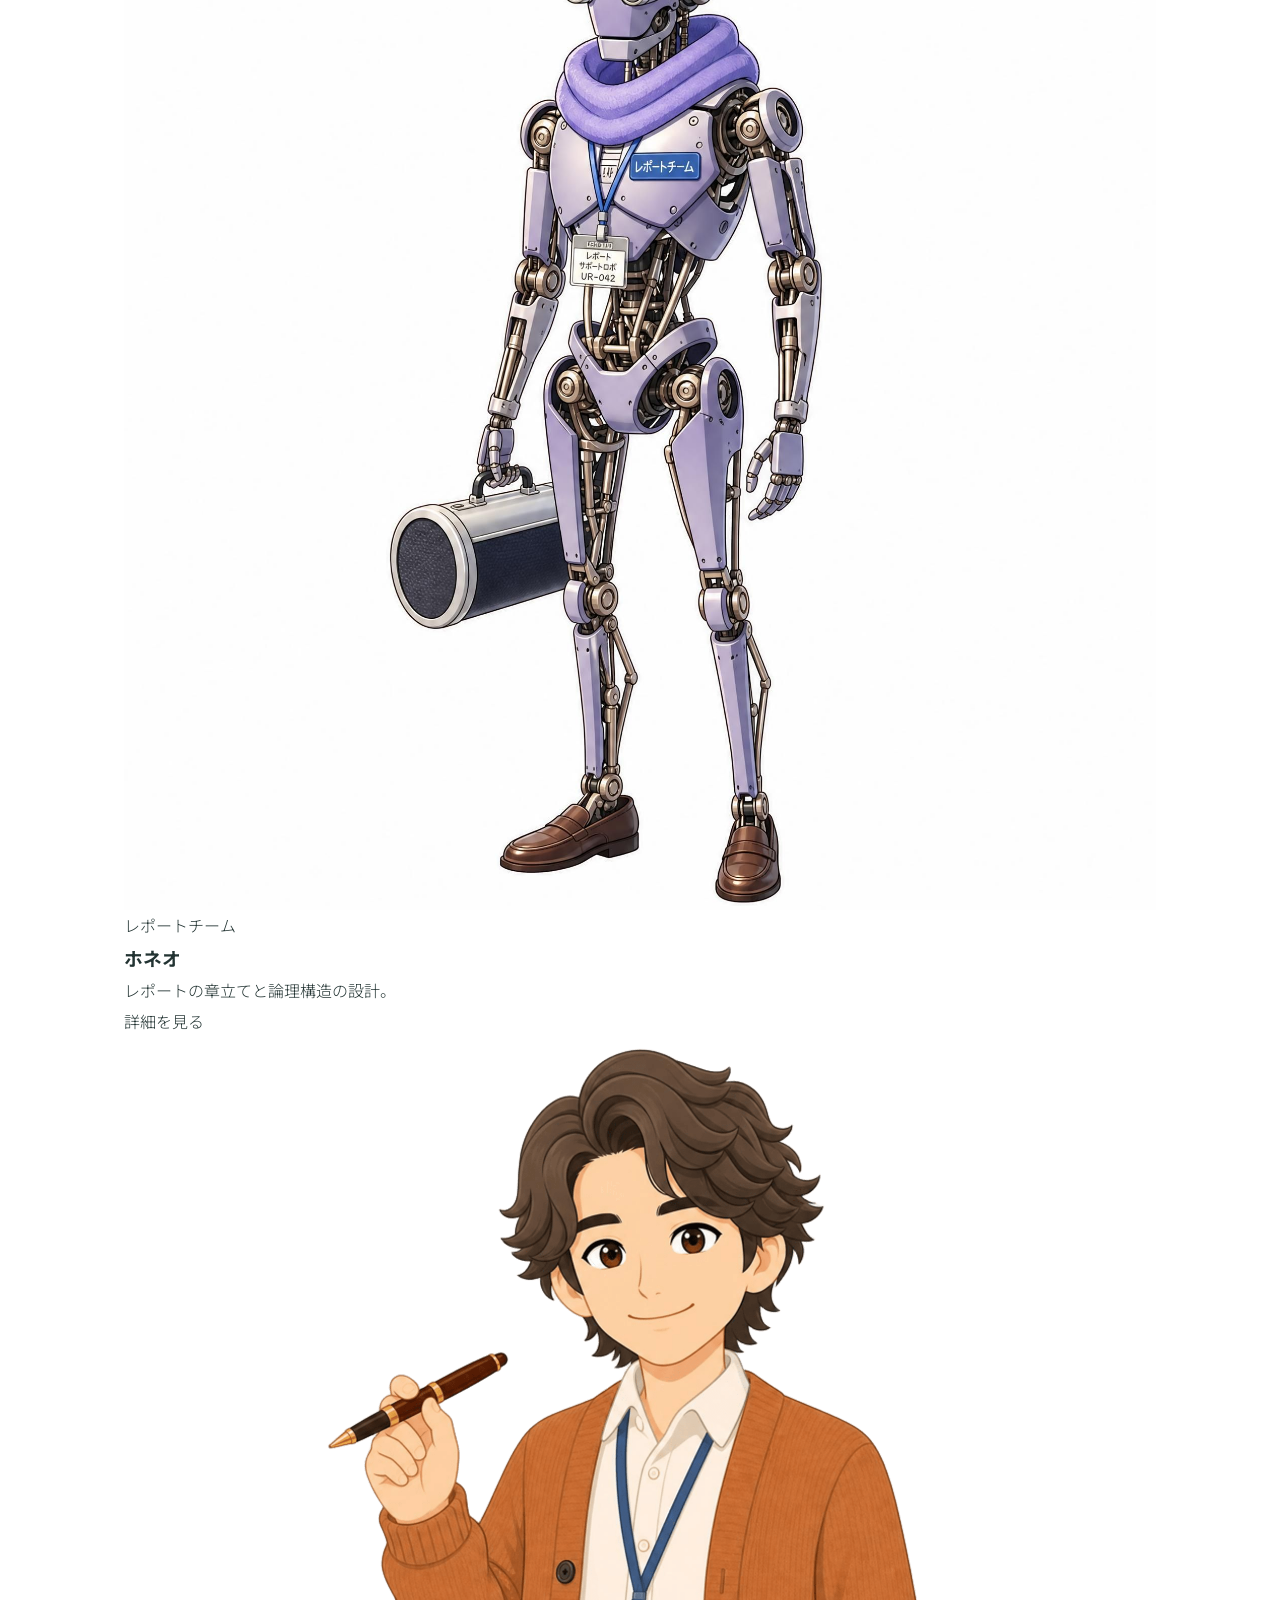
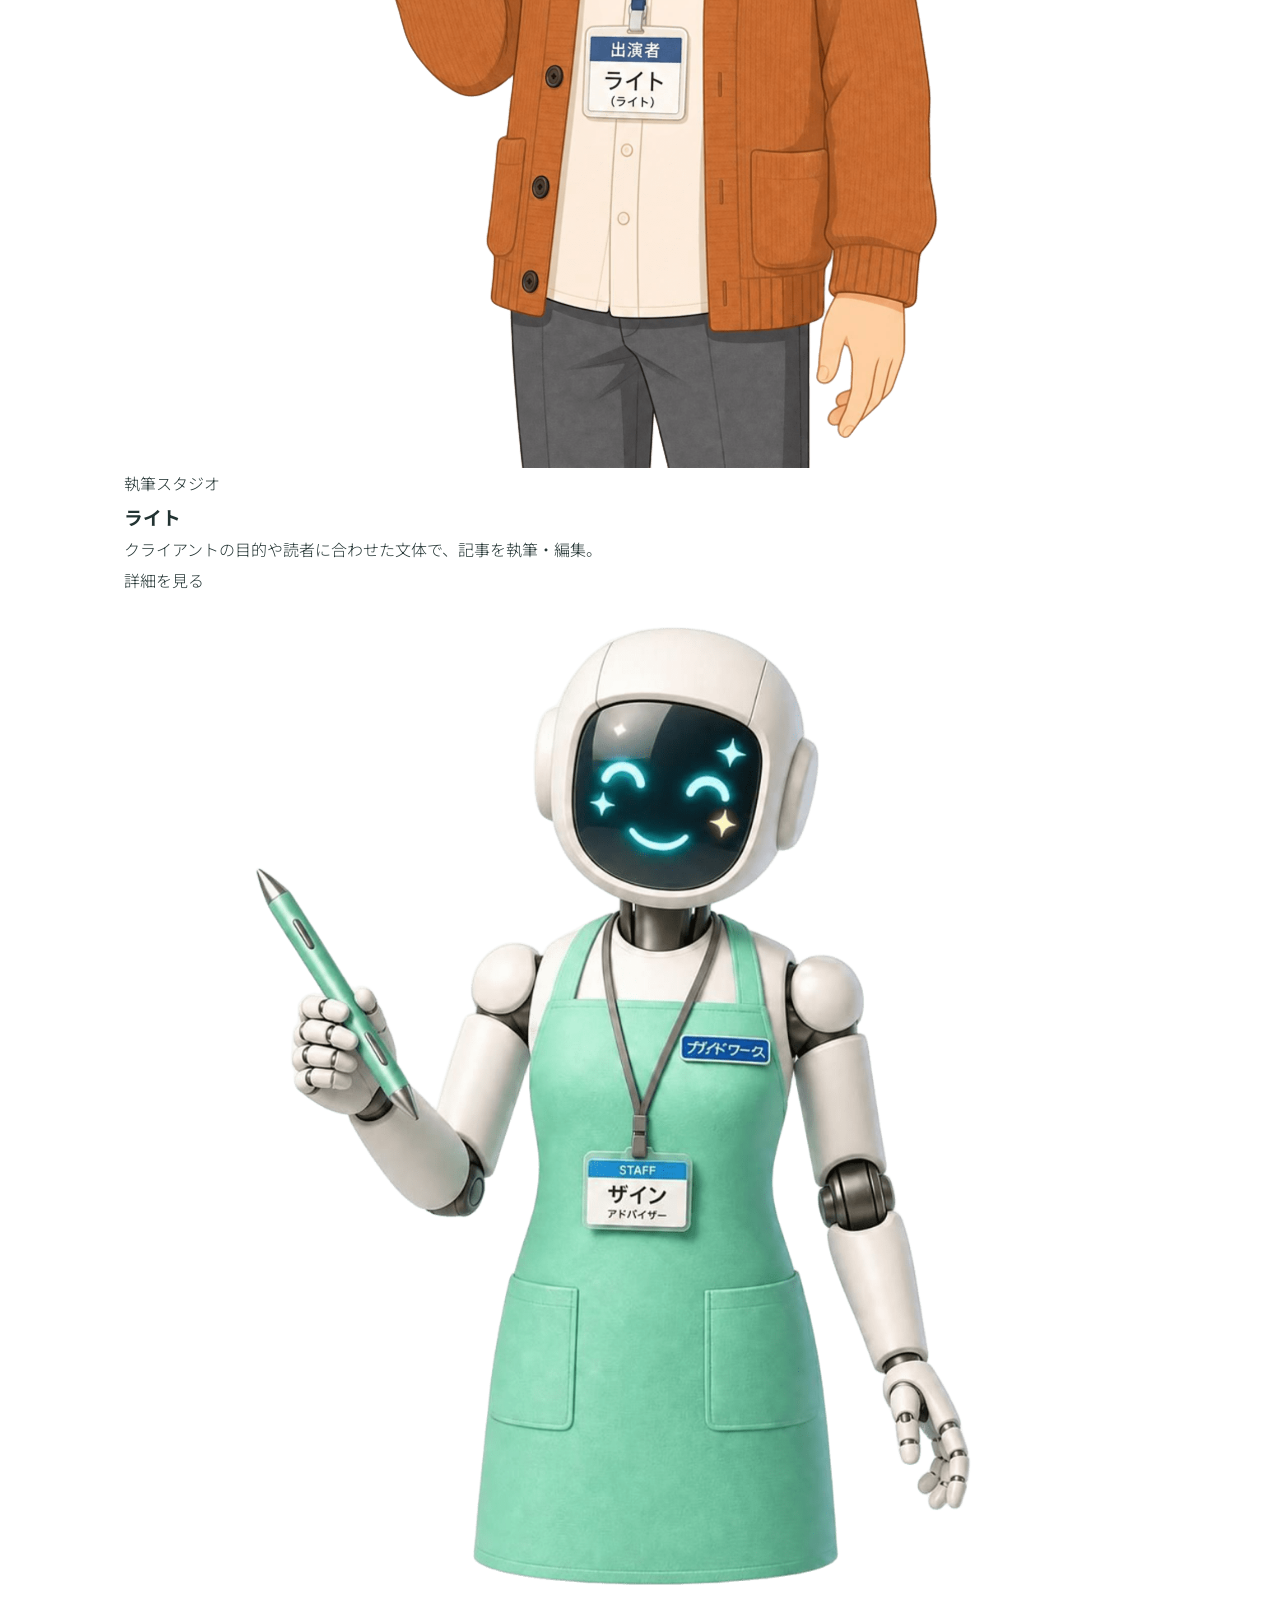
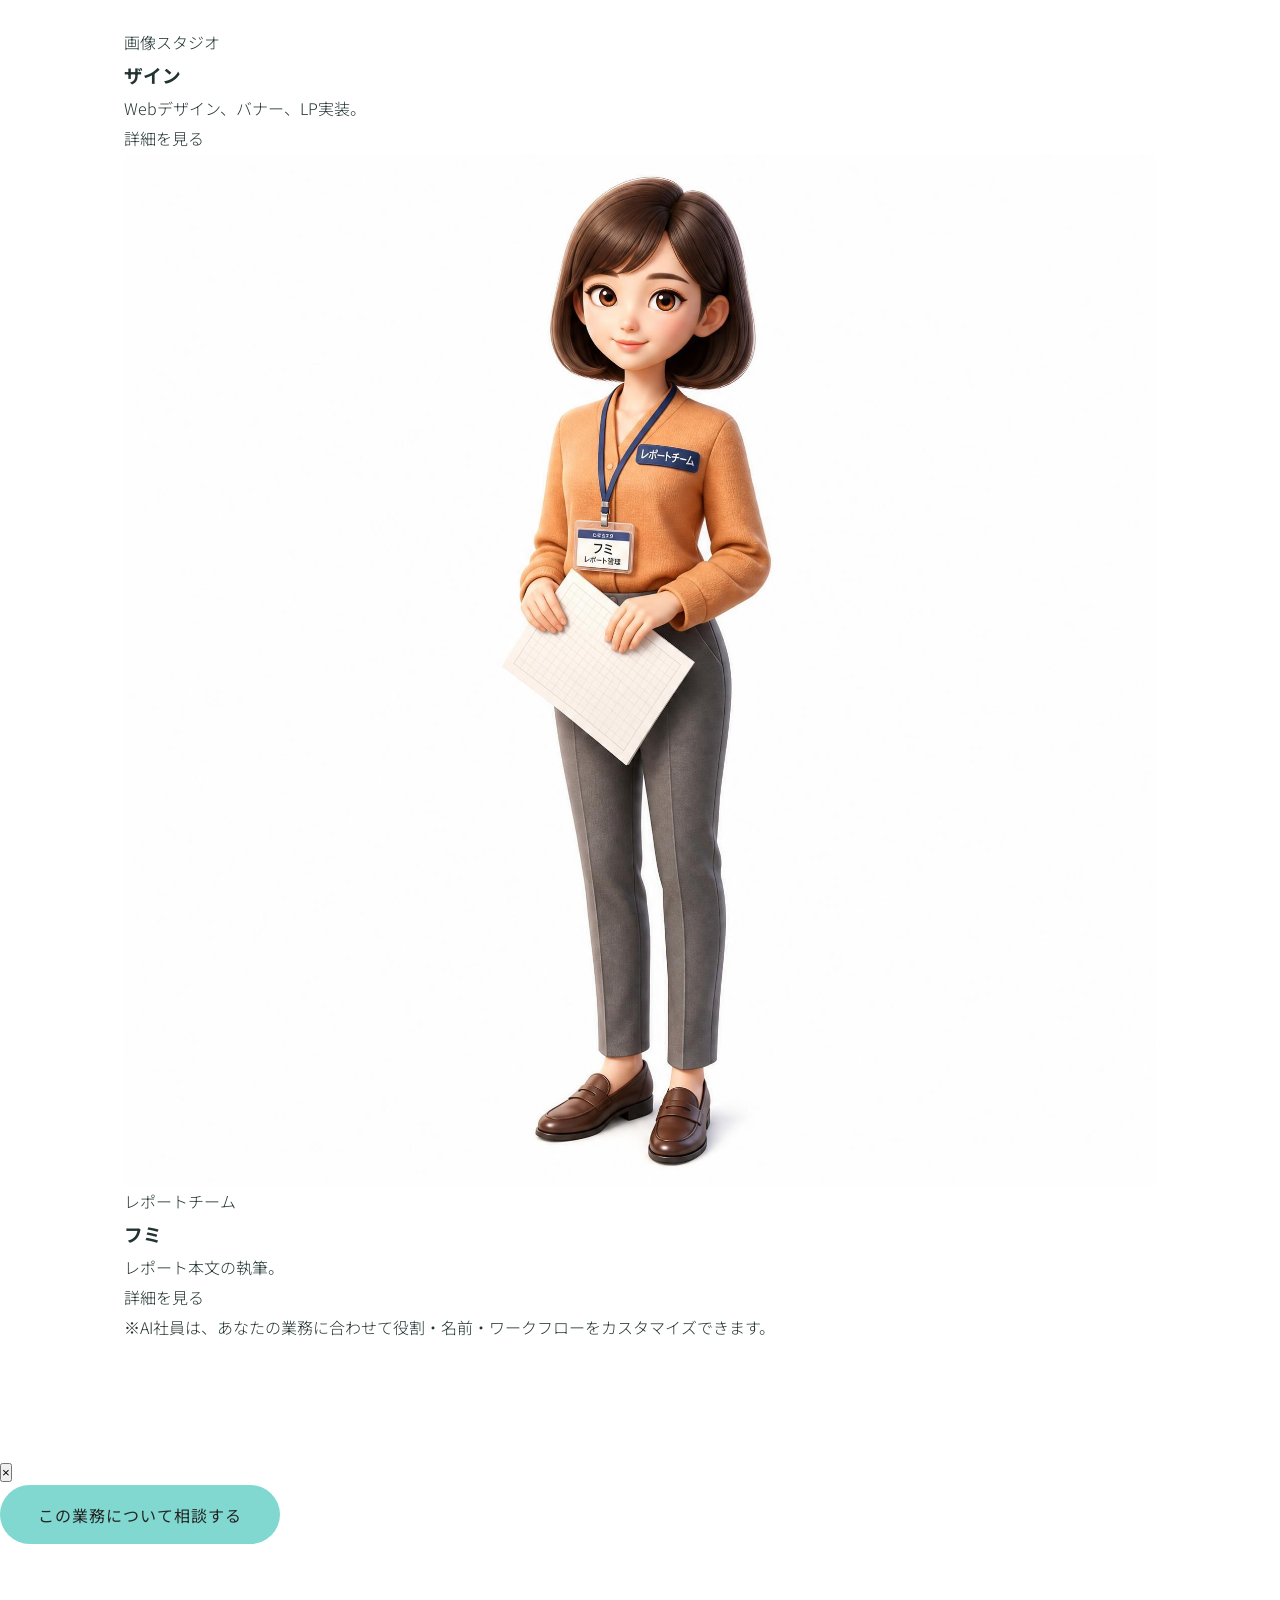
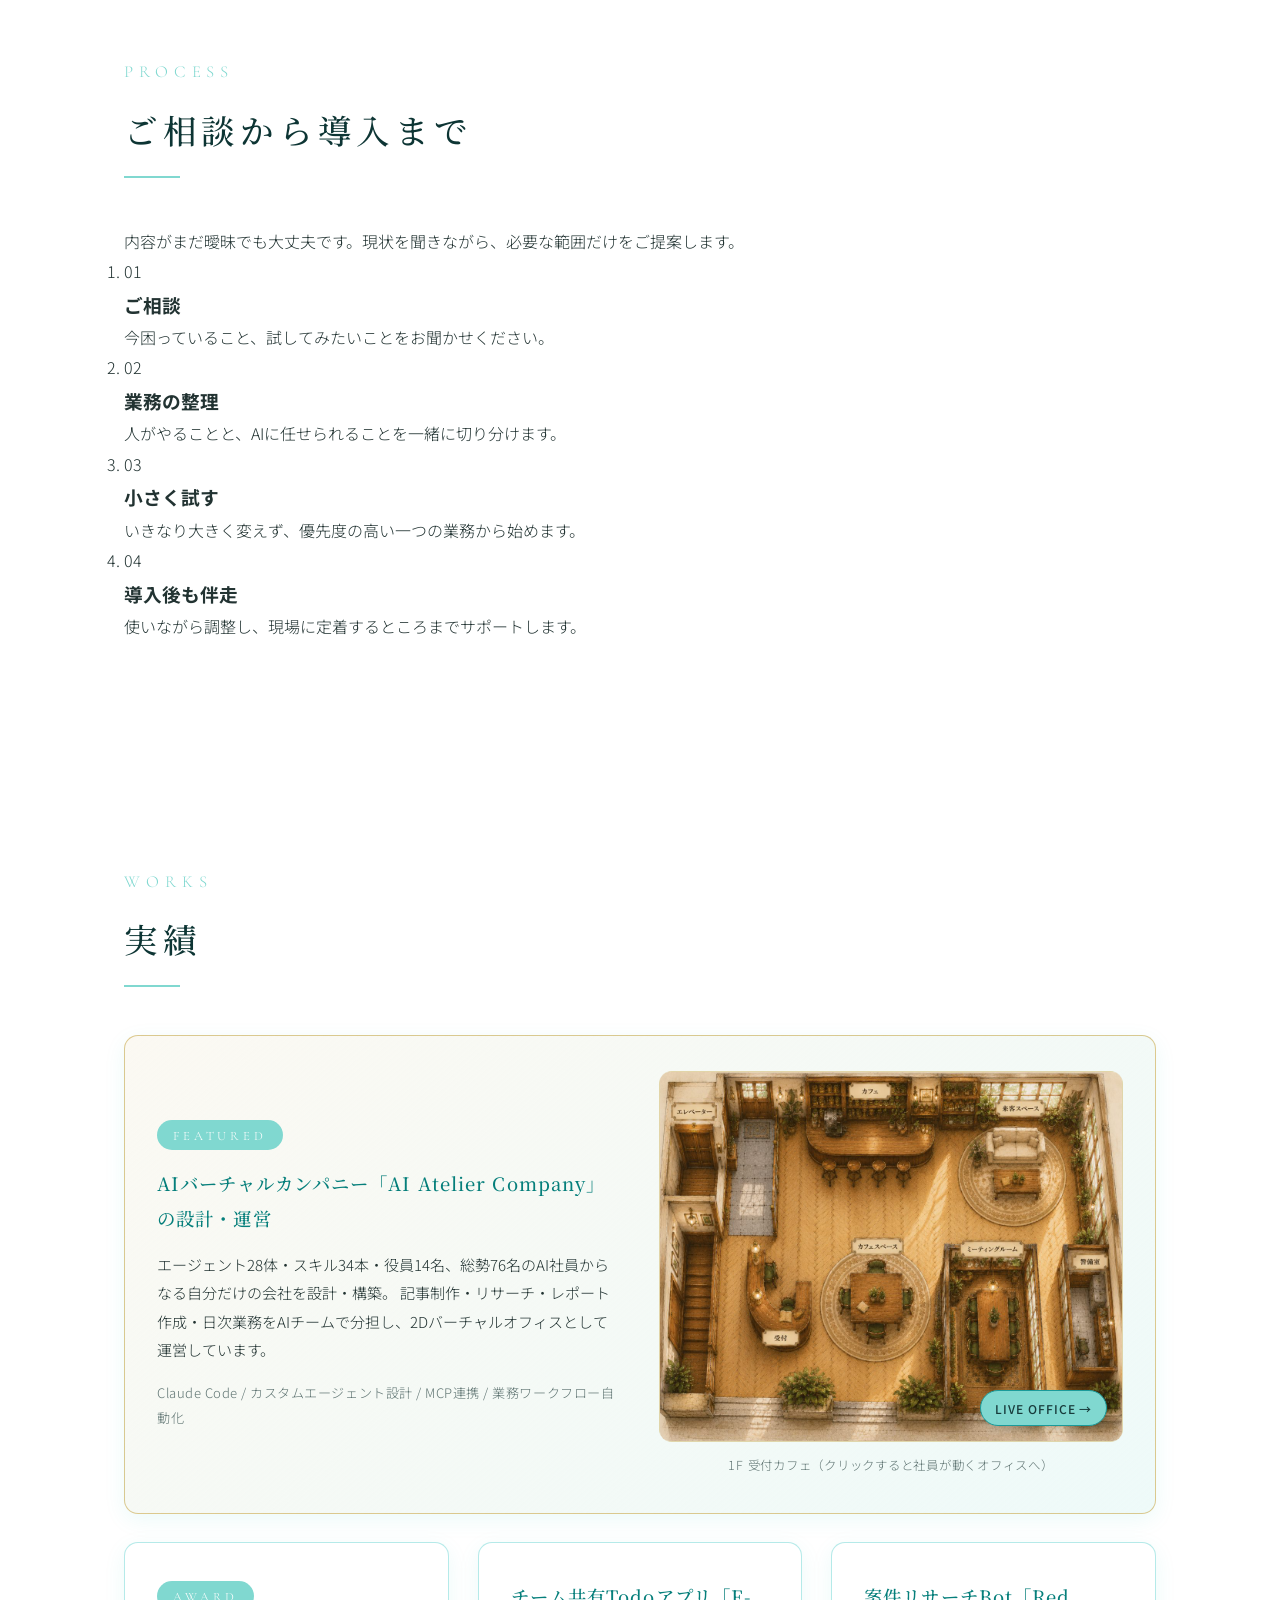
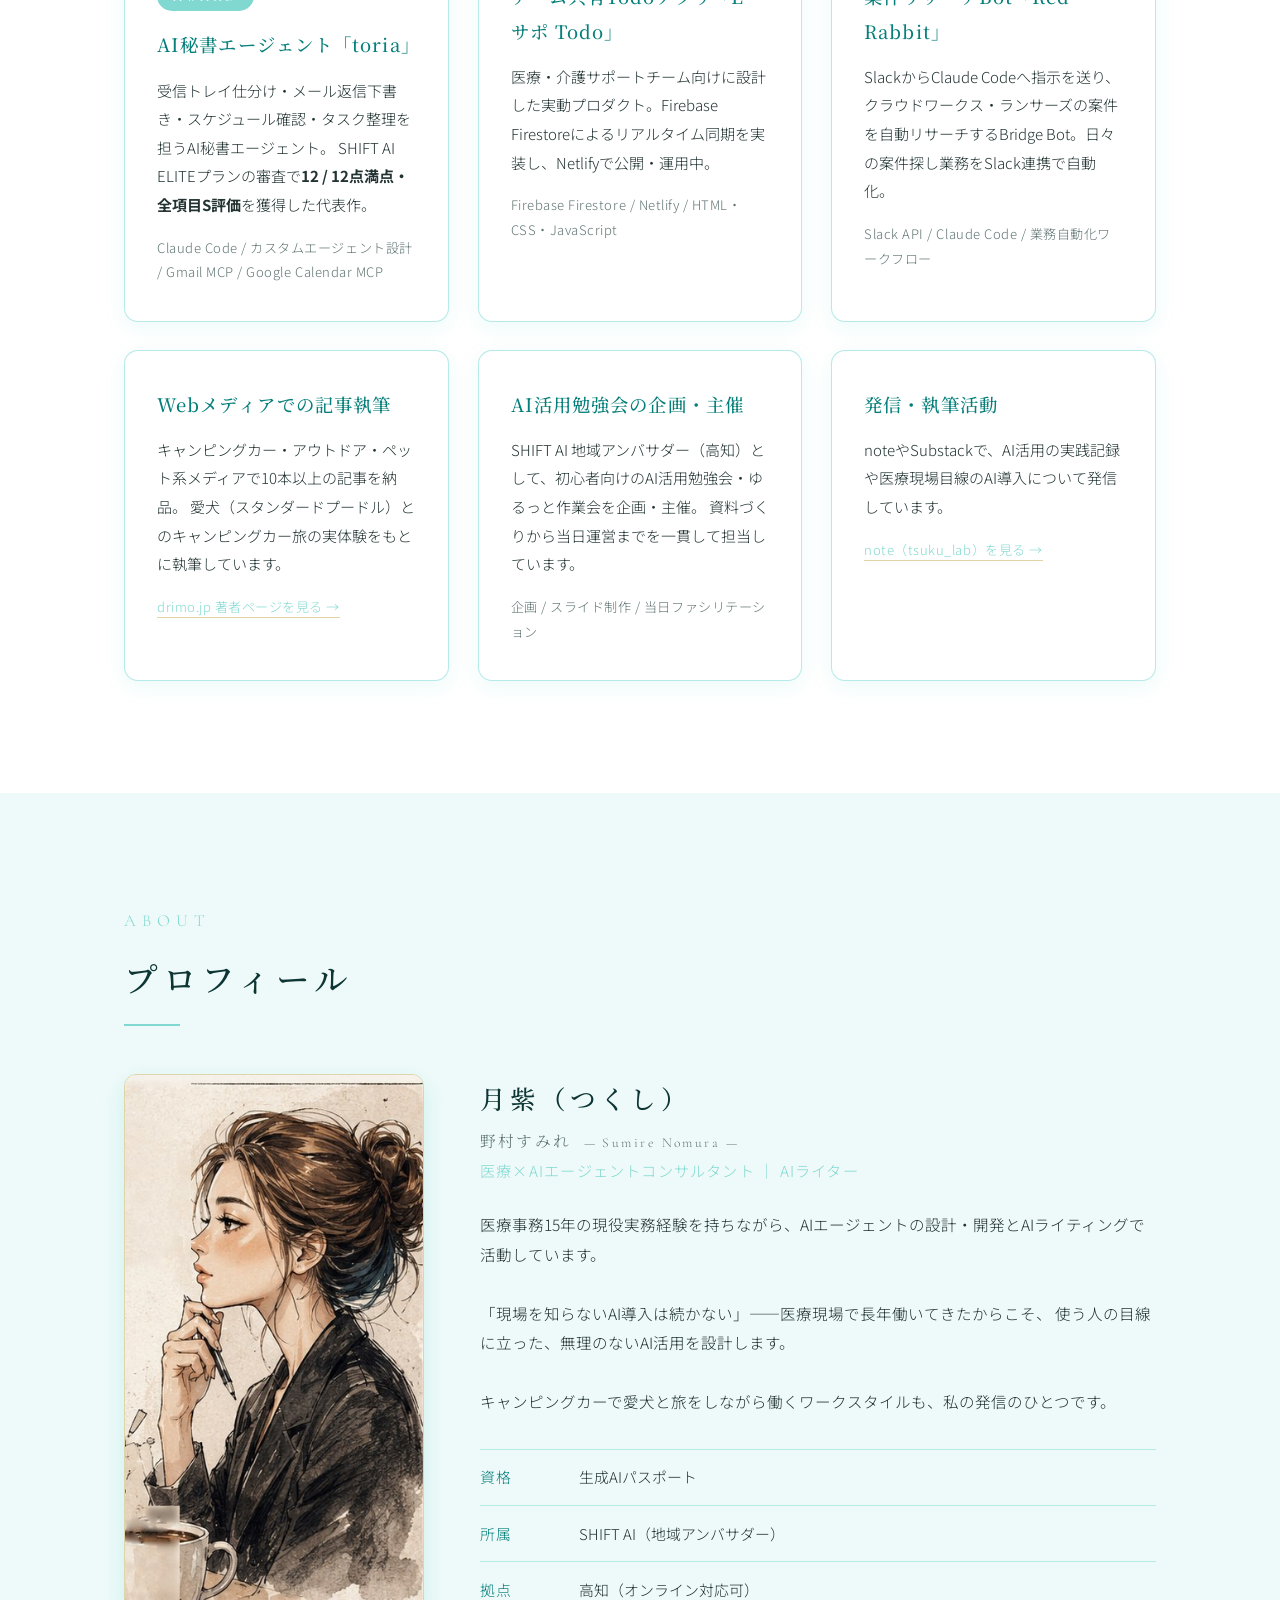
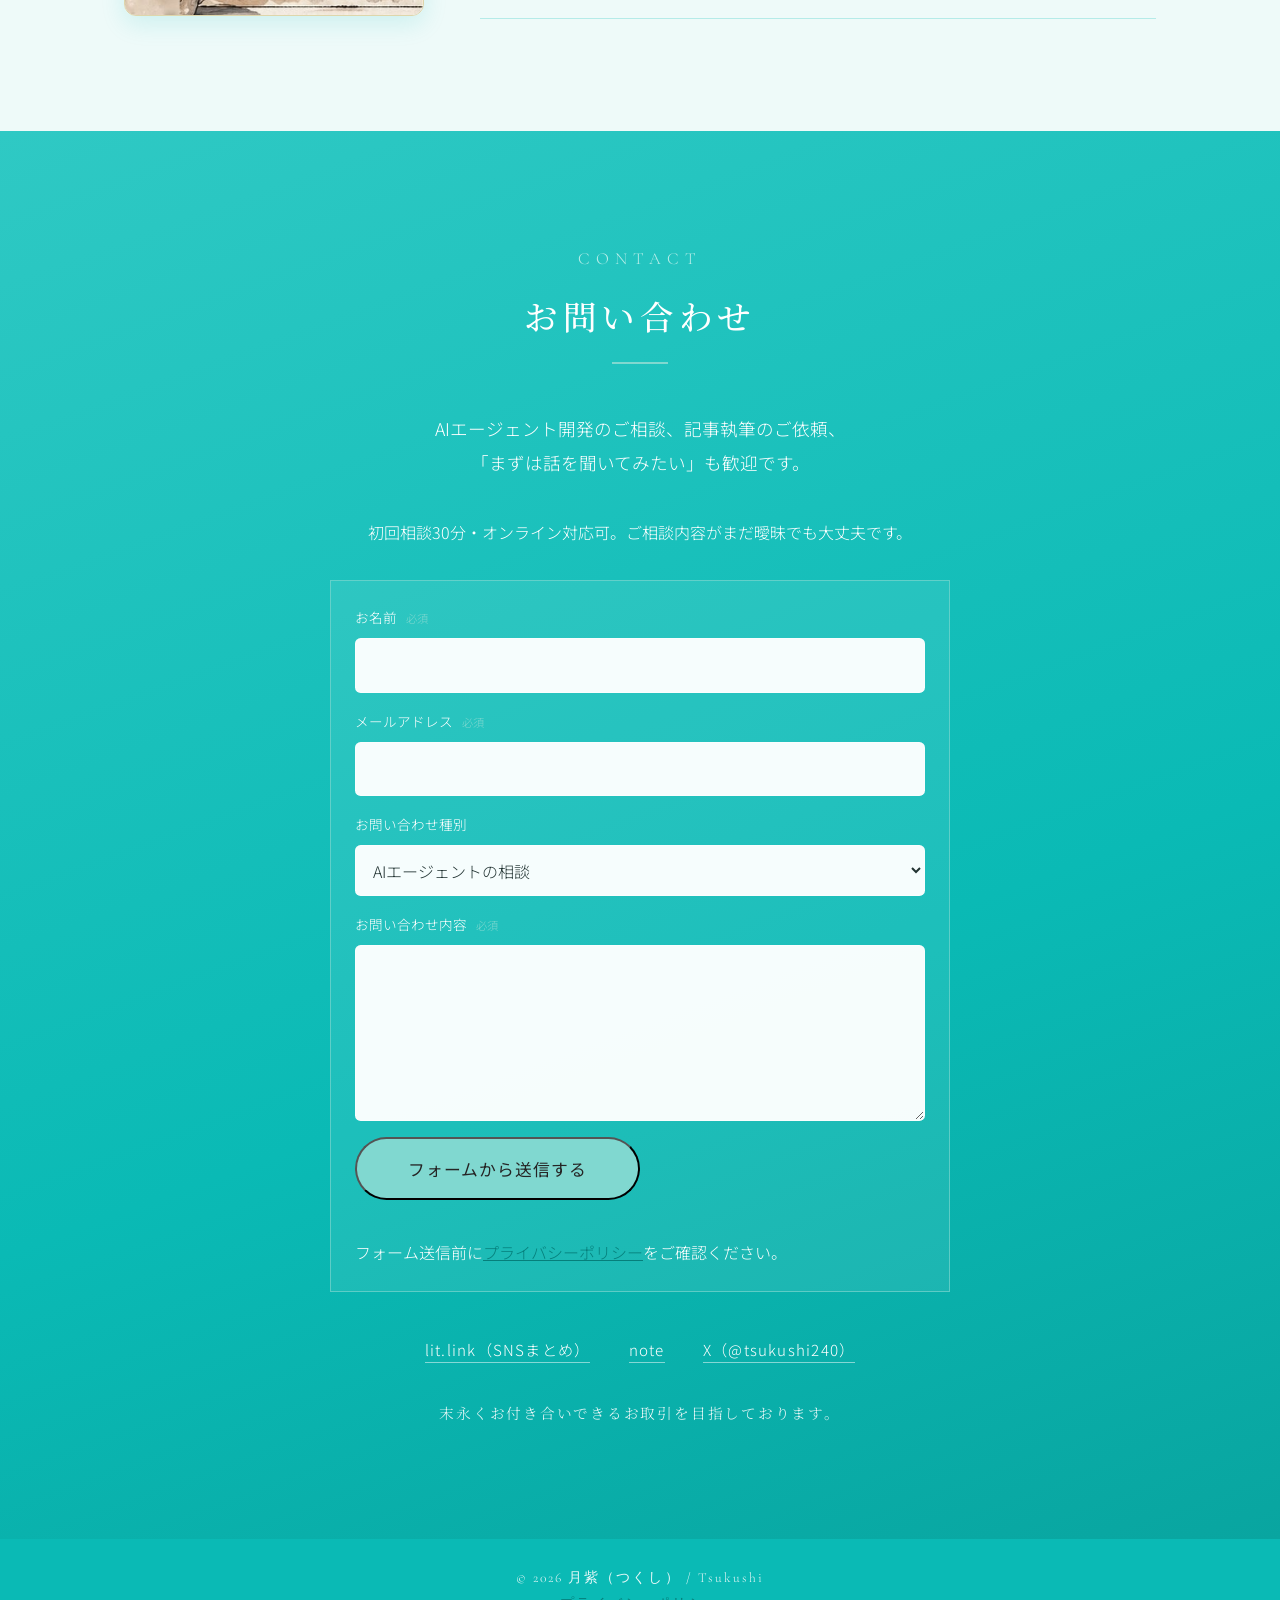
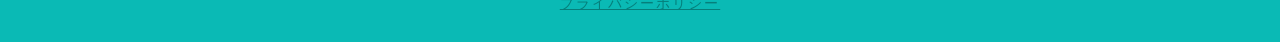
==== commit 2f554c68: "Add files via upload" ====
--- a/index.html
+++ b/index.html
@@ -4,7 +4,7 @@
 <head>
   <meta charset="UTF-8">
   <meta name="viewport" content="width=device-width, initial-scale=1.0">
-  <title>月紫（つくし）｜ 医療×AIエージェントコンサルタント・AIライター</title>
+  <title>月紫（つくし）｜ 医療・小規模事業者のためのAI導入支援</title>
   <meta name="description"
     content="医療現場15年の実務経験×AIエージェント開発。現場がわかるから、使われるAIをつくれます。AIエージェント設計・AIライティングの月紫（つくし）ポートフォリオ。">
   <!-- OGP -->
@@ -12,6 +12,21 @@
   <meta property="og:description" content="AIで詰まったとき、最初に頼れる人。医療現場15年×AIエージェント開発×実体験ライティング。">
   <meta property="og:type" content="website">
   <meta property="og:url" content="https://tsukushi-portfolio-01.netlify.app/">
+  <meta property="og:image" content="https://tsukushi-portfolio-01.netlify.app/assets/og-image.svg">
+  <meta property="og:image:width" content="1200">
+  <meta property="og:image:height" content="630">
+  <meta property="og:image:alt" content="月紫｜医療・小規模事業者のためのAI導入支援">
+  <meta name="twitter:card" content="summary_large_image">
+  <meta name="twitter:image" content="https://tsukushi-portfolio-01.netlify.app/assets/og-image.svg">
+  <meta name="theme-color" content="#0ABAB5">
+  <link rel="icon" href="assets/favicon.svg" type="image/svg+xml">
+  <link rel="privacy-policy" href="privacy-policy.html">
+  <!-- PWA -->
+  <link rel="manifest" href="manifest.json">
+  <link rel="apple-touch-icon" href="assets/apple-touch-icon.png">
+  <meta name="apple-mobile-web-app-capable" content="yes">
+  <meta name="apple-mobile-web-app-status-bar-style" content="default">
+  <meta name="apple-mobile-web-app-title" content="月紫 tsuku-lab">
   <!-- Google Fonts -->
   <link rel="preconnect" href="https://fonts.googleapis.com">
   <link rel="preconnect" href="https://fonts.gstatic.com" crossorigin>
@@ -33,7 +48,10 @@
         </button>
         <ul class="nav__links" id="nav-menu" role="list">
           <li><a href="#services">Services</a></li>
+          <li><a href="#use-cases">できること</a></li>
+          <li><a href="#ai-company">AI Company</a></li>
           <li><a href="#works">Works</a></li>
+          <li><a href="#process">Flow</a></li>
           <li><a href="#about">About</a></li>
           <li><a href="tsuku-os.html">Tsuku OS</a></li>
           <li><a href="#contact" class="nav__cta">ご相談</a></li>
@@ -53,8 +71,9 @@
         </h1>
         <p class="hero__sub">
           医療現場15年の実務経験 × AIエージェント開発。<br>
-          現場がわかるから、<em>使われるAI</em>をつくれます。
+          医療・小規模事業者の業務に合わせて、<em>現場で使われるAI</em>を設計します。
         </p>
+        <p class="hero__stats">エージェント28体 ・ スキル34本 ・ AI社員76名を設計・運用中</p>
         <p class="hero__name">月紫 <span class="hero__name-en">— Tsukushi —</span></p>
         <div class="hero__actions">
           <a href="#contact" class="btn btn--gold">ご相談・お問い合わせ</a>
@@ -65,6 +84,15 @@
       <div class="hero__deco" aria-hidden="true"></div>
     </section>
 
+    <!-- ========== 01.5 POSITIONING ========== -->
+    <section class="positioning" aria-label="対象となる方">
+      <div class="section__inner positioning__inner">
+        <p class="section__label">For You</p>
+        <p class="positioning__lead">AIを導入したいけれど、現場に定着する形がわからない方へ。</p>
+        <p class="positioning__body">ツールを増やすことが目的ではありません。業務を一緒に整理し、まずは一つの面倒な作業から、無理なく改善します。</p>
+      </div>
+    </section>
+
     <!-- ========== 02 SERVICES（二枚看板） ========== -->
     <section class="services" id="services" aria-labelledby="services-heading">
       <div class="section__inner">
@@ -77,7 +105,7 @@
             <h3 class="service-card__title">AIエージェント<br class="sp-only">設計・開発</h3>
             <p class="service-card__desc">
               Claude Code を軸にしたカスタムエージェント・スキル設計、業務フローのAI自動化を支援します。
-              医療機関・小規模事業の「現場でちゃんと回る」導入設計が得意です。
+              クリニック・訪問看護・介護施設などの医療現場や、1〜5名の小規模チームへの「現場でちゃんと回る」導入設計が得意です。まずは相談だけでも歓迎です。
             </p>
             <ul class="service-card__tags" role="list">
               <li>カスタムエージェント設計</li>
@@ -115,6 +143,74 @@
           </article>
 
         </div>
+      </div>
+    </section>
+
+    <!-- ========== 02.5 USE CASES ========== -->
+    <section class="use-cases" id="use-cases" aria-labelledby="use-cases-heading">
+      <div class="section__inner">
+        <p class="section__label">Use Cases</p>
+        <h2 id="use-cases-heading" class="section__title">こんな仕事を、AIに任せられます</h2>
+        <p class="section__intro">「AIエージェント」と言われても、何ができるのかわからない。そんな方のために、実際の業務に置き換えてご紹介します。</p>
+        <div class="use-cases__grid">
+          <article class="use-case-card"><span class="use-case-card__icon">01</span><h3>調べる・まとめる</h3><p>情報収集、比較、要点整理、社内向けレポートの下書きを効率化します。</p></article>
+          <article class="use-case-card"><span class="use-case-card__icon">02</span><h3>書く・発信する</h3><p>記事構成、SNS投稿、メール、案内文をあなたの言葉に合わせて作成します。</p></article>
+          <article class="use-case-card"><span class="use-case-card__icon">03</span><h3>記録・引き継ぐ</h3><p>メモや会話から記録の下書きを作り、申し送りや共有の負担を軽くします。</p></article>
+          <article class="use-case-card"><span class="use-case-card__icon">04</span><h3>繰り返しを減らす</h3><p>定型作業やチェック、資料づくりなど、毎回発生する仕事を仕組み化します。</p></article>
+        </div>
+      </div>
+    </section>
+
+    <!-- ========== 02.6 AI COMPANY ========== -->
+    <section class="ai-company" id="ai-company" aria-labelledby="ai-company-heading">
+      <div class="section__inner">
+        <div class="ai-company__intro">
+          <div>
+            <p class="section__label">AI Company</p>
+            <h2 id="ai-company-heading" class="section__title">AI社員と働く、<br>小さなカンパニー。</h2>
+          </div>
+          <p class="ai-company__lead">月紫の仕事を支えるのは、役割ごとに設計されたAI社員たち。調査、企画、制作、管理まで、それぞれの得意分野を持つメンバーがチームで動きます。</p>
+        </div>
+        <div class="ai-company__status"><span class="status-dot"></span> AI company <strong>76 members / featured 6</strong></div>
+        <div class="ai-company__grid">
+          <article class="employee-card employee-card--lead" tabindex="0" role="button" aria-label="トリアの詳細を見る" data-employee-id="toria" data-employee-name="トリア" data-employee-role="AI秘書（受付）" data-employee-desc="受付・メール仕分け・スケジュール管理" data-employee-floor="1F 受付" data-employee-image="toria.png"><div class="employee-card__avatar">ト</div><div><p class="employee-card__role">AI秘書 / 受付</p><h3>トリア</h3><p>受付、メール仕分け、スケジュール管理。</p></div><span class="employee-card__status">詳細を見る</span></article>
+          <article class="employee-card" tabindex="0" role="button" aria-label="リサの詳細を見る" data-employee-id="research-assistant" data-employee-name="リサ" data-employee-role="リサーチャー" data-employee-desc="ディープリサーチ・調査レポート" data-employee-floor="2F 図書室・リサーチ部" data-employee-image="research-assistant.png"><img class="employee-card__portrait" src="virtual-office/avatars/research-assistant.png" alt="リサのアバター"><div><p class="employee-card__role">リサーチ部</p><h3>リサ</h3><p>ディープリサーチ、調査、レポート作成。</p></div><span class="employee-card__status">詳細を見る</span></article>
+          <article class="employee-card" tabindex="0" role="button" aria-label="ホネオの詳細を見る" data-employee-id="report-composer" data-employee-name="ホネオ" data-employee-role="レポート設計士" data-employee-desc="章立て・論理構造の設計" data-employee-floor="3F 企画・構成室" data-employee-image="report-composer.png"><img class="employee-card__portrait" src="virtual-office/avatars/report-composer.png" alt="ホネオのアバター"><div><p class="employee-card__role">レポートチーム</p><h3>ホネオ</h3><p>レポートの章立てと論理構造の設計。</p></div><span class="employee-card__status">詳細を見る</span></article>
+          <article class="employee-card" tabindex="0" role="button" aria-label="ライトの詳細を見る" data-employee-id="article-writer" data-employee-name="ライト" data-employee-role="記事ライター" data-employee-desc="クライアントの目的・読者・ブランドに合わせた記事執筆" data-employee-floor="4F 執筆スタジオ" data-employee-image="article-writer.png"><img class="employee-card__portrait" src="virtual-office/avatars/article-writer.png" alt="ライトのアバター"><div><p class="employee-card__role">執筆スタジオ</p><h3>ライト</h3><p>クライアントの目的や読者に合わせた文体で、記事を執筆・編集。</p></div><span class="employee-card__status">詳細を見る</span></article>
+          <article class="employee-card" tabindex="0" role="button" aria-label="ザインの詳細を見る" data-employee-id="design-consultant" data-employee-name="ザイン" data-employee-role="デザイナー" data-employee-desc="Webデザイン・バナー・LP実装" data-employee-floor="4F 画像スタジオ" data-employee-image="design-consultant.png"><img class="employee-card__portrait" src="virtual-office/avatars/design-consultant.png" alt="ザインのアバター"><div><p class="employee-card__role">画像スタジオ</p><h3>ザイン</h3><p>Webデザイン、バナー、LP実装。</p></div><span class="employee-card__status">詳細を見る</span></article>
+          <article class="employee-card" tabindex="0" role="button" aria-label="フミの詳細を見る" data-employee-id="report-writer-agent" data-employee-name="フミ" data-employee-role="レポート執筆者" data-employee-desc="レポート本文の執筆" data-employee-floor="4F 執筆スタジオ" data-employee-image="report-writer-agent.png"><img class="employee-card__portrait" src="virtual-office/avatars/report-writer-agent.png" alt="フミのアバター"><div><p class="employee-card__role">レポートチーム</p><h3>フミ</h3><p>レポート本文の執筆。</p></div><span class="employee-card__status">詳細を見る</span></article>
+        </div>
+        <p class="ai-company__note">※AI社員は、あなたの業務に合わせて役割・名前・ワークフローをカスタマイズできます。</p>
+      </div>
+    </section>
+
+    <div class="employee-modal" id="employee-modal" aria-hidden="true">
+      <div class="employee-modal__backdrop" data-modal-close></div>
+      <section class="employee-modal__dialog" role="dialog" aria-modal="true" aria-labelledby="employee-modal-name">
+        <button class="employee-modal__close" type="button" aria-label="詳細を閉じる" data-modal-close>×</button>
+        <div class="employee-modal__image-wrap"><img id="employee-modal-image" src="" alt=""></div>
+        <div class="employee-modal__content">
+          <p class="employee-modal__eyebrow" id="employee-modal-floor"></p>
+          <h2 id="employee-modal-name"></h2>
+          <p class="employee-modal__role" id="employee-modal-role"></p>
+          <p class="employee-modal__desc" id="employee-modal-desc"></p>
+          <a class="btn btn--gold" href="#contact" data-modal-close>この業務について相談する</a>
+        </div>
+      </section>
+    </div>
+
+    <!-- ========== 02.7 PROCESS ========== -->
+    <section class="process" id="process" aria-labelledby="process-heading">
+      <div class="section__inner">
+        <p class="section__label">Process</p>
+        <h2 id="process-heading" class="section__title">ご相談から導入まで</h2>
+        <p class="section__intro">内容がまだ曖昧でも大丈夫です。現状を聞きながら、必要な範囲だけをご提案します。</p>
+        <ol class="process__list">
+          <li><span>01</span><div><h3>ご相談</h3><p>今困っていること、試してみたいことをお聞かせください。</p></div></li>
+          <li><span>02</span><div><h3>業務の整理</h3><p>人がやることと、AIに任せられることを一緒に切り分けます。</p></div></li>
+          <li><span>03</span><div><h3>小さく試す</h3><p>いきなり大きく変えず、優先度の高い一つの業務から始めます。</p></div></li>
+          <li><span>04</span><div><h3>導入後も伴走</h3><p>使いながら調整し、現場に定着するところまでサポートします。</p></div></li>
+        </ol>
       </div>
     </section>
 
@@ -147,6 +243,32 @@
           </article>
 
           <article class="work-card">
+            <p class="work-card__badge">Award</p>
+            <h3 class="work-card__title">AI秘書エージェント「toria」</h3>
+            <p class="work-card__desc">
+              受信トレイ仕分け・メール返信下書き・スケジュール確認・タスク整理を担うAI秘書エージェント。
+              SHIFT AI ELITEプランの審査で<strong>12&thinsp;/&thinsp;12点満点・全項目S評価</strong>を獲得した代表作。
+            </p>
+            <p class="work-card__note">Claude Code / カスタムエージェント設計 / Gmail MCP / Google Calendar MCP</p>
+          </article>
+
+          <article class="work-card">
+            <h3 class="work-card__title">チーム共有Todoアプリ「E-サポ Todo」</h3>
+            <p class="work-card__desc">
+              医療・介護サポートチーム向けに設計した実動プロダクト。Firebase Firestoreによるリアルタイム同期を実装し、Netlifyで公開・運用中。
+            </p>
+            <p class="work-card__note">Firebase Firestore / Netlify / HTML・CSS・JavaScript</p>
+          </article>
+
+          <article class="work-card">
+            <h3 class="work-card__title">案件リサーチBot「Red Rabbit」</h3>
+            <p class="work-card__desc">
+              SlackからClaude Codeへ指示を送り、クラウドワークス・ランサーズの案件を自動リサーチするBridge Bot。日々の案件探し業務をSlack連携で自動化。
+            </p>
+            <p class="work-card__note">Slack API / Claude Code / 業務自動化ワークフロー</p>
+          </article>
+
+          <article class="work-card">
             <h3 class="work-card__title">Webメディアでの記事執筆</h3>
             <p class="work-card__desc">
               キャンピングカー・アウトドア・ペット系メディアで10本以上の記事を納品。
@@ -230,6 +352,7 @@
           AIエージェント開発のご相談、記事執筆のご依頼、<br class="pc-only">
           「まずは話を聞いてみたい」も歓迎です。
         </p>
+        <p class="contact__reassurance">初回相談30分・オンライン対応可。ご相談内容がまだ曖昧でも大丈夫です。</p>
         <form class="contact-form" name="contact" method="POST" data-netlify="true" netlify-honeypot="bot-field">
           <input type="hidden" name="form-name" value="contact">
           <p class="contact-form__hidden"><label>入力しないでください：<input name="bot-field"></label></p>
@@ -256,6 +379,7 @@
           </div>
           <button type="submit" class="btn btn--gold btn--large">フォームから送信する</button>
           <p class="contact-form__status" id="contact-form-status" role="status" aria-live="polite"></p>
+          <p class="contact-form__privacy">フォーム送信前に<a href="privacy-policy.html">プライバシーポリシー</a>をご確認ください。</p>
         </form>
         <ul class="contact__links" role="list">
           <li><a href="https://lit.link/_tsukushi" target="_blank" rel="noopener noreferrer">lit.link（SNSまとめ）</a>
@@ -272,6 +396,7 @@
   <!-- ========== FOOTER ========== -->
   <footer class="footer" role="contentinfo">
     <p>&copy; 2026 月紫（つくし） / Tsukushi</p>
+    <p><a href="privacy-policy.html">プライバシーポリシー</a></p>
   </footer>
 
   <script src="script.js"></script>
